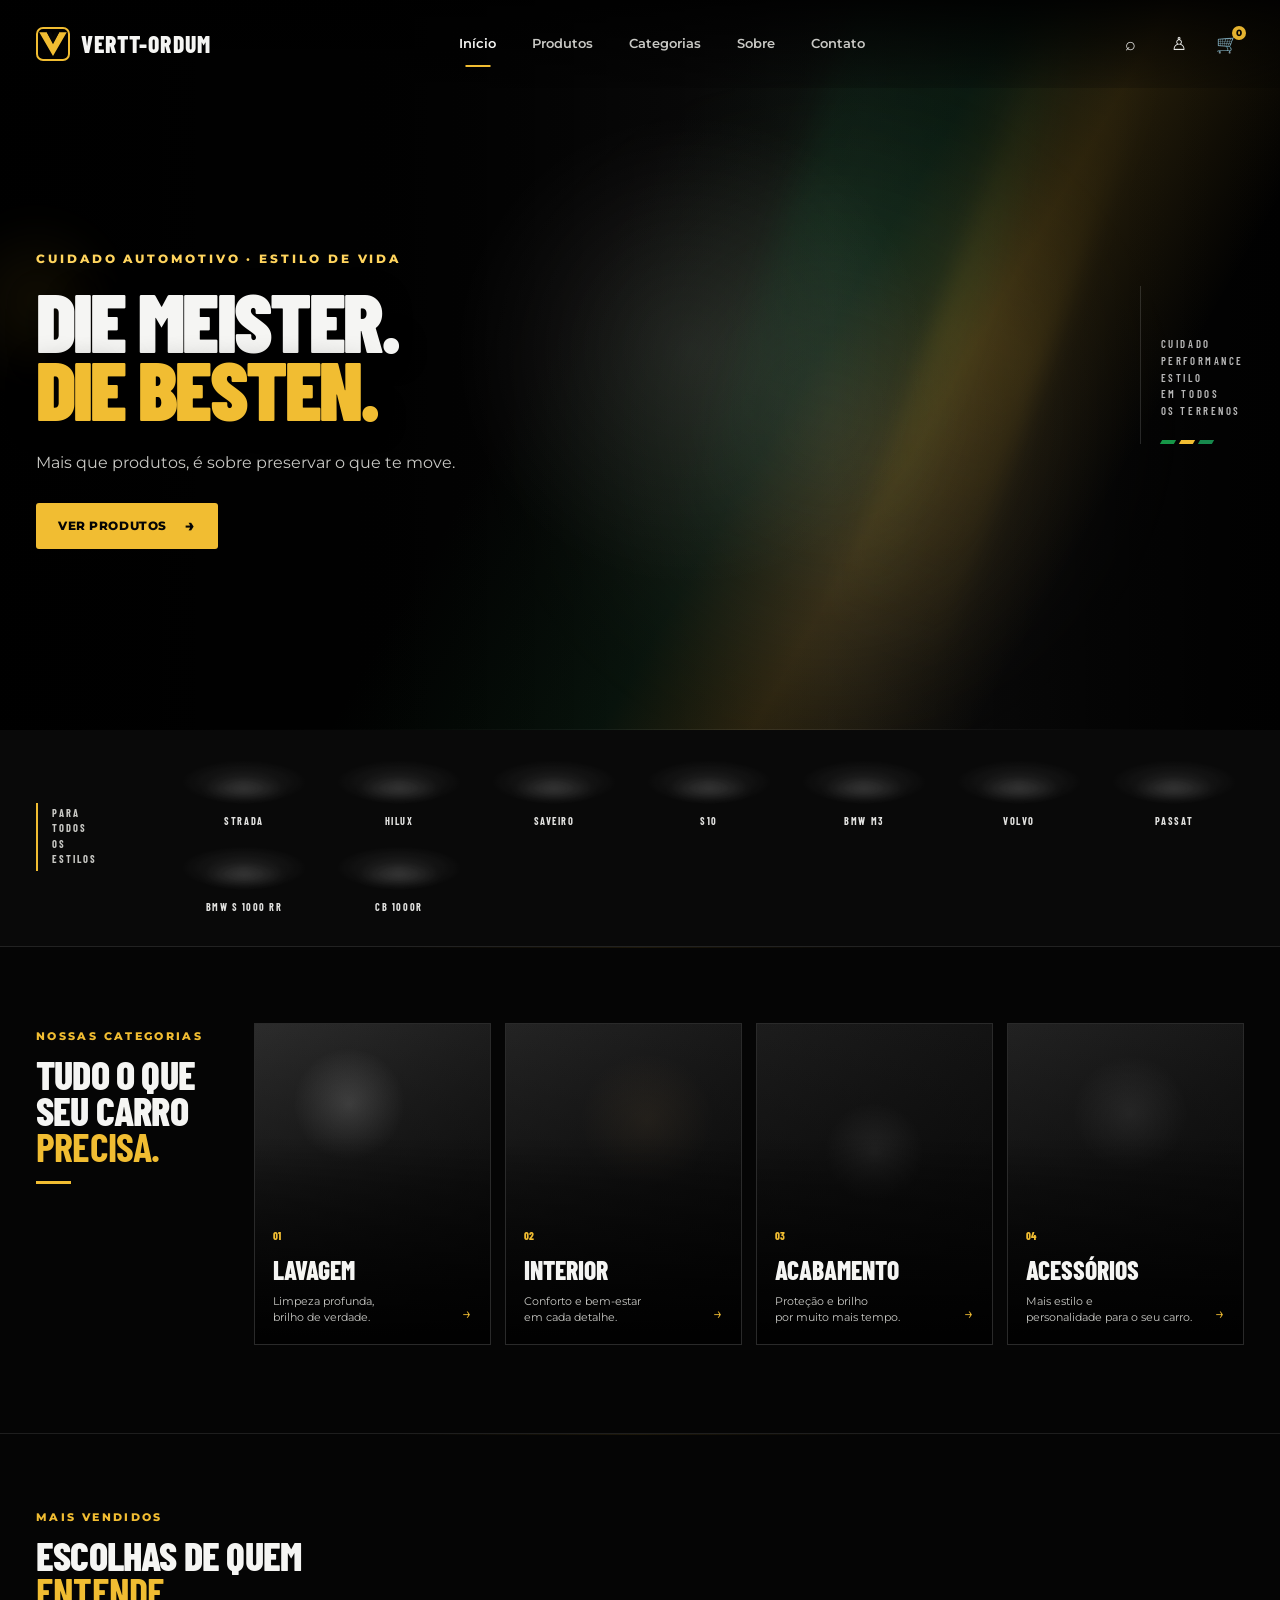
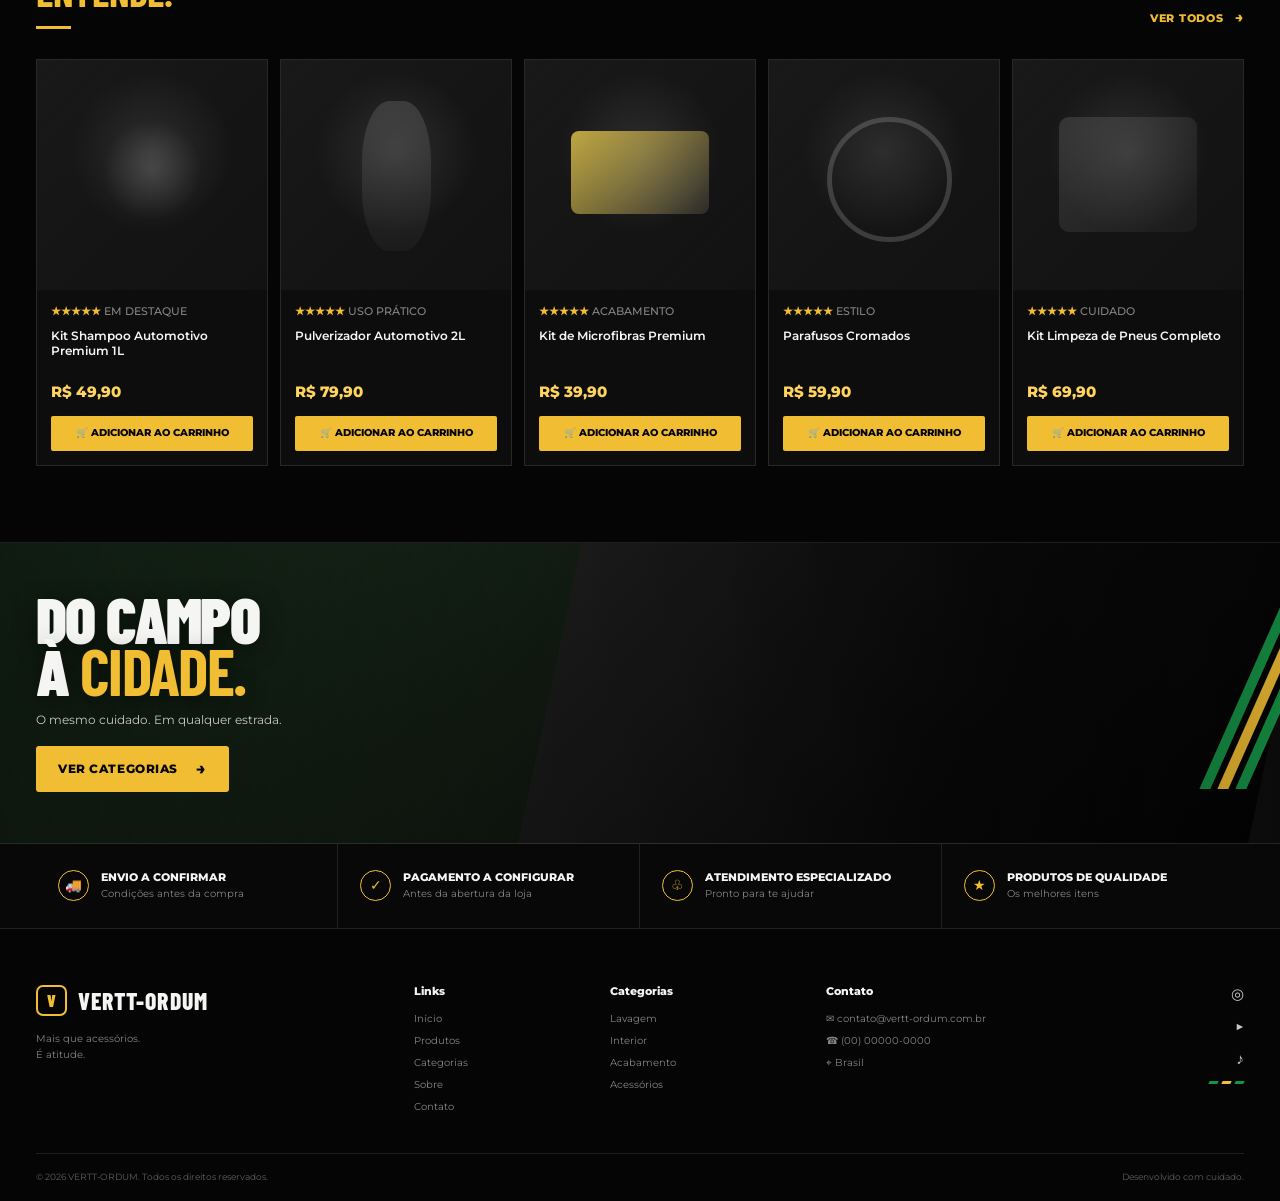
==== index.html @ 81bf885e "Ajustar texto principal da Home à referência visual" ====
<!DOCTYPE html>
<html lang="pt-BR">
<head>
    <meta charset="UTF-8">
    <meta name="viewport" content="width=device-width, initial-scale=1.0">

    <title>VERTT-ORDUM | Cuidado Automotivo</title>

    <meta
        name="description"
        content="VERTT-ORDUM — cuidado automotivo, acessórios e produtos para quem reconhece a diferença nos detalhes."
    >

    <!-- Tipografia -->
    <link rel="preconnect" href="https://fonts.googleapis.com">
    <link rel="preconnect" href="https://fonts.gstatic.com" crossorigin>

    <link
        href="https://fonts.googleapis.com/css2?family=Barlow+Condensed:wght@500;600;700;800;900&family=Montserrat:wght@400;500;600;700;800&display=swap"
        rel="stylesheet"
    >

    <!-- CSS -->
    <link rel="stylesheet" href="css/global.css">
    <link rel="stylesheet" href="css/components.css">
    <link rel="stylesheet" href="css/responsive.css">
</head>

<body>

    <!-- =====================================================
         HEADER
         ===================================================== -->

    <header class="site-header">

        <div class="container header-content">

            <a href="index.html" class="brand" aria-label="VERTT-ORDUM">
                <span class="brand-mark" aria-hidden="true">
                    <svg viewBox="0 0 48 42" role="img" focusable="false">
                        <path d="M2 2h12l10 17L34 2h12L24 40 2 2Z" fill="currentColor"/>
                        <path d="M14 2h7l3 6 3-6h7L24 21 14 2Z" fill="#050505"/>
                    </svg>
                </span>

                <span class="brand-text">
                    VERTT-ORDUM
                </span>
            </a>


            <nav class="main-nav" aria-label="Navegação principal">

                <a href="index.html" class="active">
                    Início
                </a>

                <a href="produtos/index.html">
                    Produtos
                </a>

                <a href="#categorias">
                    Categorias
                </a>

                <a href="paginas/sobre.html">
                    Sobre
                </a>

                <a href="paginas/contato.html">
                    Contato
                </a>

            </nav>


            <div class="header-actions">

                <button
                    type="button"
                    class="header-icon"
                    aria-label="Pesquisar"
                >
                    <span>⌕</span>
                </button>

                <button
                    type="button"
                    class="header-icon"
                    aria-label="Minha conta"
                >
                    <span>♙</span>
                </button>

                <a
                    href="#"
                    class="header-icon cart-icon"
                    aria-label="Carrinho"
                >
                    <span>🛒</span>
                    <small>0</small>
                </a>

            </div>

        </div>

    </header>



    <main>

        <!-- =====================================================
             HERO
             ===================================================== -->

        <section class="hero">

            <div class="hero-background">
                <div class="hero-light"></div>
                <div class="hero-green"></div>
                <div class="hero-yellow"></div>
            </div>


            <div class="container hero-content">

                <div class="hero-copy">

                    <p class="eyebrow">
                        CUIDADO AUTOMOTIVO · ESTILO DE VIDA
                    </p>

                    <h1>
                        DIE MEISTER.<br>
                        <span>DIE BESTEN.</span>
                    </h1>

                    <p class="hero-description">
                        Mais que produtos, é sobre
                        preservar o que te move.
                    </p>

                    <a
                        href="produtos/index.html"
                        class="button button-primary"
                    >
                        VER PRODUTOS
                        <span>→</span>
                    </a>

                </div>


                <div class="hero-side-copy">

                    <p>
                        CUIDADO<br>
                        PERFORMANCE<br>
                        ESTILO<br>
                        EM TODOS<br>
                        OS TERRENOS
                    </p>

                    <div class="hero-bars">
                        <span></span>
                        <span></span>
                        <span></span>
                    </div>

                </div>

            </div>


            <div class="hero-divider"></div>

        </section>



        <!-- =====================================================
             VEÍCULOS
             ===================================================== -->

        <section class="vehicle-strip">

            <div class="container vehicle-layout">

                <div class="vehicle-intro">

                    <span class="vertical-line"></span>

                    <p>
                        PARA<br>
                        TODOS<br>
                        OS<br>
                        ESTILOS
                    </p>

                </div>


                <div class="vehicle-list">

                    <article class="vehicle-card">
                        <div class="vehicle-placeholder strada"></div>
                        <span>STRADA</span>
                    </article>

                    <article class="vehicle-card">
                        <div class="vehicle-placeholder hilux"></div>
                        <span>HILUX</span>
                    </article>

                    <article class="vehicle-card">
                        <div class="vehicle-placeholder saveiro"></div>
                        <span>SAVEIRO</span>
                    </article>

                    <article class="vehicle-card">
                        <div class="vehicle-placeholder s10"></div>
                        <span>S10</span>
                    </article>

                    <article class="vehicle-card">
                        <div class="vehicle-placeholder m3"></div>
                        <span>BMW M3</span>
                    </article>

                    <article class="vehicle-card">
                        <div class="vehicle-placeholder volvo"></div>
                        <span>VOLVO</span>
                    </article>

                    <article class="vehicle-card">
                        <div class="vehicle-placeholder passat"></div>
                        <span>PASSAT</span>
                    </article>

                    <article class="vehicle-card">
                        <div class="vehicle-placeholder s1000rr"></div>
                        <span>BMW S 1000 RR</span>
                    </article>

                    <article class="vehicle-card">
                        <div class="vehicle-placeholder cb1000r"></div>
                        <span>CB 1000R</span>
                    </article>

                </div>

            </div>

        </section>



        <!-- =====================================================
             CATEGORIAS
             ===================================================== -->

        <section class="categories-section" id="categorias">

            <div class="container">

                <div class="categories-layout">

                    <div class="categories-intro">

                        <span class="section-label">
                            NOSSAS CATEGORIAS
                        </span>

                        <h2>
                            TUDO O QUE<br>
                            SEU CARRO<br>
                            <strong>PRECISA.</strong>
                        </h2>

                        <div class="section-line"></div>

                    </div>


                    <div class="categories-grid">

                        <a href="produtos/index.html#lavagem" class="category-card">

                            <div class="category-image wash-image"></div>

                            <div class="category-overlay"></div>

                            <div class="category-content">

                                <span class="category-number">
                                    01
                                </span>

                                <h3>
                                    LAVAGEM
                                </h3>

                                <p>
                                    Limpeza profunda,<br>
                                    brilho de verdade.
                                </p>

                                <span class="category-arrow">
                                    →
                                </span>

                            </div>

                        </a>


                        <a href="produtos/index.html#acabamento" class="category-card">

                            <div class="category-image interior-image"></div>

                            <div class="category-overlay"></div>

                            <div class="category-content">

                                <span class="category-number">
                                    02
                                </span>

                                <h3>
                                    INTERIOR
                                </h3>

                                <p>
                                    Conforto e bem-estar<br>
                                    em cada detalhe.
                                </p>

                                <span class="category-arrow">
                                    →
                                </span>

                            </div>

                        </a>


                        <a href="produtos/index.html#acessorios" class="category-card">

                            <div class="category-image finish-image"></div>

                            <div class="category-overlay"></div>

                            <div class="category-content">

                                <span class="category-number">
                                    03
                                </span>

                                <h3>
                                    ACABAMENTO
                                </h3>

                                <p>
                                    Proteção e brilho<br>
                                    por muito mais tempo.
                                </p>

                                <span class="category-arrow">
                                    →
                                </span>

                            </div>

                        </a>


                        <a href="produtos/index.html#acessorios" class="category-card">

                            <div class="category-image accessories-image"></div>

                            <div class="category-overlay"></div>

                            <div class="category-content">

                                <span class="category-number">
                                    04
                                </span>

                                <h3>
                                    ACESSÓRIOS
                                </h3>

                                <p>
                                    Mais estilo e<br>
                                    personalidade para o seu carro.
                                </p>

                                <span class="category-arrow">
                                    →
                                </span>

                            </div>

                        </a>

                    </div>

                </div>

            </div>

        </section>



        <!-- =====================================================
             PRODUTOS
             ===================================================== -->

        <section class="products-section">

            <div class="container">

                <div class="products-heading">

                    <div>

                        <span class="section-label">
                            MAIS VENDIDOS
                        </span>

                        <h2>
                            ESCOLHAS DE QUEM<br>
                            <strong>ENTENDE.</strong>
                        </h2>

                        <div class="section-line"></div>

                    </div>


                    <a
                        href="produtos/index.html"
                        class="see-all"
                    >
                        VER TODOS
                        <span>→</span>
                    </a>

                </div>


                <div class="products-grid">


                    <!-- PRODUTO 1 -->

                    <article class="product-card">

                        <a class="product-open" href="produtos/shampoo-automotivo.html" aria-label="Ver detalhes do Shampoo Automotivo Premium"><div class="product-image product-1"></div></a>

                        <div class="product-details">

                            <div class="rating">
                                ★★★★★
                                <span>EM DESTAQUE</span>
                            </div>

                            <h3><a class="product-title-link" href="produtos/shampoo-automotivo.html">Kit Shampoo Automotivo Premium 1L</a></h3>

                            <p class="price">
                                R$ 49,90
                            </p>

                            <button
                                type="button"
                                class="add-cart"
                            >
                                🛒 ADICIONAR AO CARRINHO
                            </button>

                        </div>

                    </article>



                    <!-- PRODUTO 2 -->

                    <article class="product-card">

                        <div class="product-image product-2">
                        </div>

                        <div class="product-details">

                            <div class="rating">
                                ★★★★★
                                <span>USO PRÁTICO</span>
                            </div>

                            <h3>
                                Pulverizador Automotivo 2L
                            </h3>

                            <p class="price">
                                R$ 79,90
                            </p>

                            <button
                                type="button"
                                class="add-cart"
                            >
                                🛒 ADICIONAR AO CARRINHO
                            </button>

                        </div>

                    </article>



                    <!-- PRODUTO 3 -->

                    <article class="product-card">

                        <div class="product-image product-3">
                        </div>

                        <div class="product-details">

                            <div class="rating">
                                ★★★★★
                                <span>ACABAMENTO</span>
                            </div>

                            <h3>
                                Kit de Microfibras Premium
                            </h3>

                            <p class="price">
                                R$ 39,90
                            </p>

                            <button
                                type="button"
                                class="add-cart"
                            >
                                🛒 ADICIONAR AO CARRINHO
                            </button>

                        </div>

                    </article>



                    <!-- PRODUTO 4 -->

                    <article class="product-card">

                        <div class="product-image product-4">
                        </div>

                        <div class="product-details">

                            <div class="rating">
                                ★★★★★
                                <span>ESTILO</span>
                            </div>

                            <h3>
                                Parafusos Cromados
                            </h3>

                            <p class="price">
                                R$ 59,90
                            </p>

                            <button
                                type="button"
                                class="add-cart"
                            >
                                🛒 ADICIONAR AO CARRINHO
                            </button>

                        </div>

                    </article>



                    <!-- PRODUTO 5 -->

                    <article class="product-card">

                        <div class="product-image product-5">
                        </div>

                        <div class="product-details">

                            <div class="rating">
                                ★★★★★
                                <span>CUIDADO</span>
                            </div>

                            <h3>
                                Kit Limpeza de Pneus Completo
                            </h3>

                            <p class="price">
                                R$ 69,90
                            </p>

                            <button
                                type="button"
                                class="add-cart"
                            >
                                🛒 ADICIONAR AO CARRINHO
                            </button>

                        </div>

                    </article>

                </div>

            </div>

        </section>



        <!-- =====================================================
             BANNER DO CAMPO À CIDADE
             ===================================================== -->

        <section class="field-city-banner">

            <div class="field-city-background">
                <div class="field-side"></div>
                <div class="city-side"></div>
            </div>


            <div class="container field-city-content">

                <div>

                    <h2>
                        DO CAMPO<br>
                        À <strong>CIDADE.</strong>
                    </h2>

                    <p>
                        O mesmo cuidado. Em qualquer estrada.
                    </p>

                    <a
                        href="#categorias"
                        class="button button-primary"
                    >
                        VER CATEGORIAS
                        <span>→</span>
                    </a>

                </div>

            </div>


            <div class="brazil-accent">

                <span></span>
                <span></span>
                <span></span>

            </div>

        </section>



        <!-- =====================================================
             BENEFÍCIOS
             ===================================================== -->

        <section class="benefits-section">

            <div class="container benefits-grid">


                <article class="benefit-item">

                    <div class="benefit-icon">
                        🚚
                    </div>

                    <div>
                        <strong>ENVIO A CONFIRMAR</strong>
                    <span>Condições antes da compra</span>
                    </div>

                </article>


                <article class="benefit-item">

                    <div class="benefit-icon">
                        ✓
                    </div>

                    <div>
                        <strong>PAGAMENTO A CONFIGURAR</strong>
                    <span>Antes da abertura da loja</span>
                    </div>

                </article>


                <article class="benefit-item">

                    <div class="benefit-icon">
                        ♧
                    </div>

                    <div>
                        <strong>ATENDIMENTO ESPECIALIZADO</strong>
                        <span>Pronto para te ajudar</span>
                    </div>

                </article>


                <article class="benefit-item">

                    <div class="benefit-icon">
                        ★
                    </div>

                    <div>
                        <strong>PRODUTOS DE QUALIDADE</strong>
                        <span>Os melhores itens</span>
                    </div>

                </article>

            </div>

        </section>



        <!-- =====================================================
             FOOTER
             ===================================================== -->

        <footer class="site-footer">

            <div class="container footer-grid">


                <div class="footer-brand">

                    <a href="index.html" class="brand">

                        <span class="brand-mark">
                            V
                        </span>

                        <span class="brand-text">
                            VERTT-ORDUM
                        </span>

                    </a>

                    <p>
                        Mais que acessórios.<br>
                        É atitude.
                    </p>

                </div>


                <div class="footer-column">

                    <h3>
                        Links
                    </h3>

                    <a href="index.html">
                        Início
                    </a>

                    <a href="produtos/index.html">
                        Produtos
                    </a>

                    <a href="#categorias">
                        Categorias
                    </a>

                    <a href="paginas/sobre.html">
                        Sobre
                    </a>

                    <a href="paginas/contato.html">
                        Contato
                    </a>

                </div>


                <div class="footer-column">

                    <h3>
                        Categorias
                    </h3>

                    <a href="#">
                        Lavagem
                    </a>

                    <a href="#">
                        Interior
                    </a>

                    <a href="#">
                        Acabamento
                    </a>

                    <a href="#">
                        Acessórios
                    </a>

                </div>


                <div class="footer-column contact-column">

                    <h3>
                        Contato
                    </h3>

                    <a href="#">
                        ✉ contato@vertt-ordum.com.br
                    </a>

                    <a href="#">
                        ☎ (00) 00000-0000
                    </a>

                    <a href="#">
                        ⌖ Brasil
                    </a>

                </div>


                <div class="footer-social">

                    <a href="#" aria-label="Instagram">
                        ◎
                    </a>

                    <a href="#" aria-label="YouTube">
                        ▶
                    </a>

                    <a href="#" aria-label="TikTok">
                        ♪
                    </a>

                    <div class="social-accent">
                        <span></span>
                        <span></span>
                        <span></span>
                    </div>

                </div>

            </div>


            <div class="container footer-bottom">

                <p>
                    © 2026 VERTT-ORDUM. Todos os direitos reservados.
                </p>

                <p>
                    Desenvolvido com cuidado.
                </p>

            </div>

        </footer>

    </main>


    <!-- JavaScript -->
    <script src="js/config.js"></script>
    <script src="js/catalogo.js"></script>
    <script src="js/produto.js"></script>
    <script src="js/carrinho.js"></script>

</body>
</html>
---- css/global.css ----
/* =========================================================
   VERTT-ORDUM
   GLOBAL STYLES
   ========================================================= */

:root {
    --black: #050505;
    --black-soft: #0a0a0a;
    --black-card: #101010;

    --white: #f5f5f3;
    --white-soft: #c8c8c4;
    --white-muted: #858582;

    --gold: #f1bd32;
    --gold-light: #ffd45d;

    --green: #146b3a;

    --border: rgba(255, 255, 255, 0.10);
    --border-strong: rgba(255, 255, 255, 0.18);

    --container: 1380px;

    --radius: 8px;
    --transition: 0.28s ease;
}


/* =========================================================
   RESET
   ========================================================= */

* {
    margin: 0;
    padding: 0;
    box-sizing: border-box;
}

html {
    scroll-behavior: smooth;
}

body {
    min-height: 100vh;

    background: var(--black);

    color: var(--white);

    font-family: "Montserrat", Arial, Helvetica, sans-serif;

    line-height: 1.5;

    overflow-x: hidden;
}

img {
    display: block;
    max-width: 100%;
}

a {
    color: inherit;
    text-decoration: none;
}

button,
input,
textarea,
select {
    font: inherit;
}

button {
    border: 0;
    cursor: pointer;
}

.container {
    width: min(
        calc(100% - 72px),
        var(--container)
    );

    margin-inline: auto;
}


/* =========================================================
   HEADER
   ========================================================= */

.site-header {
    position: absolute;

    top: 0;
    left: 0;
    right: 0;

    z-index: 100;

    background:
        linear-gradient(
            180deg,
            rgba(0, 0, 0, 0.88),
            rgba(0, 0, 0, 0.20)
        );
}

.header-content {
    min-height: 88px;

    display: flex;
    align-items: center;
    justify-content: space-between;

    gap: 40px;
}


/* =========================================================
   BRAND
   ========================================================= */

.brand {
    display: inline-flex;
    align-items: center;

    gap: 11px;

    flex-shrink: 0;
}

.brand-mark {
    width: 34px;
    height: 34px;

    display: grid;
    place-items: center;

    border: 2px solid var(--gold);

    border-radius: 7px;

    color: var(--gold);

    font-family: "Barlow Condensed", sans-serif;

    font-size: 1.05rem;
    font-weight: 900;

    line-height: 1;
}

.brand-text {
    color: var(--white);

    font-family: "Barlow Condensed", sans-serif;

    font-size: 1.48rem;
    font-weight: 800;

    letter-spacing: 0.045em;

    white-space: nowrap;
}


/* =========================================================
   NAVIGATION
   ========================================================= */

.main-nav {
    display: flex;
    align-items: center;

    gap: 36px;
}

.main-nav a {
    position: relative;

    color: var(--white-soft);

    font-size: 0.83rem;
    font-weight: 600;

    transition: color var(--transition);
}

.main-nav a::after {
    content: "";

    position: absolute;

    left: 50%;
    bottom: -13px;

    width: 0;
    height: 2px;

    transform: translateX(-50%);

    background: var(--gold);

    transition: width var(--transition);
}

.main-nav a:hover,
.main-nav a.active {
    color: var(--white);
}

.main-nav a:hover::after,
.main-nav a.active::after {
    width: 25px;
}


/* =========================================================
   HEADER ACTIONS
   ========================================================= */

.header-actions {
    display: flex;
    align-items: center;

    gap: 14px;
}

.header-icon {
    position: relative;

    width: 34px;
    height: 34px;

    display: grid;
    place-items: center;

    background: transparent;

    color: var(--white);

    font-size: 1.1rem;

    opacity: 0.95;

    transition:
        color var(--transition),
        transform var(--transition);
}

.header-icon:hover {
    color: var(--gold-light);

    transform: translateY(-1px);
}

.cart-icon small {
    position: absolute;

    top: -1px;
    right: -2px;

    min-width: 14px;
    height: 14px;

    display: grid;
    place-items: center;

    border-radius: 50%;

    background: var(--gold);

    color: var(--black);

    font-size: 0.56rem;
    font-weight: 800;
}


/* =========================================================
   HERO
   ========================================================= */

.hero {
    position: relative;

    min-height: 730px;

    overflow: hidden;

    background:
        linear-gradient(
            90deg,
            #070707 0%,
            #090909 36%,
            #111111 68%,
            #050505 100%
        );
}

.hero-background {
    position: absolute;

    inset: 0;

    overflow: hidden;
}

.hero-background::before {
    content: "";

    position: absolute;

    inset: 0;

    background:
        linear-gradient(
            90deg,
            rgba(0, 0, 0, 0.98) 0%,
            rgba(0, 0, 0, 0.88) 30%,
            rgba(0, 0, 0, 0.20) 65%,
            rgba(0, 0, 0, 0.82) 100%
        );

    z-index: 3;
}

.hero-background::after {
    content: "";

    position: absolute;

    inset: 0;

    background:
        radial-gradient(
            circle at 54% 48%,
            rgba(255, 255, 255, 0.08),
            transparent 30%
        ),
        linear-gradient(
            120deg,
            transparent 44%,
            rgba(19, 86, 43, 0.16) 60%,
            rgba(241, 189, 50, 0.14) 69%,
            transparent 82%
        );

    z-index: 4;
}

.hero-light {
    position: absolute;

    width: 800px;
    height: 600px;

    right: 4%;
    top: 16%;

    background:
        radial-gradient(
            circle,
            rgba(210, 190, 150, 0.18),
            transparent 65%
        );

    filter: blur(30px);
}

.hero-green {
    position: absolute;

    width: 220px;
    height: 700px;

    right: 22%;
    top: -100px;

    transform: rotate(18deg);

    background:
        linear-gradient(
            180deg,
            transparent,
            rgba(17, 103, 58, 0.20),
            transparent
        );

    filter: blur(14px);
}

.hero-yellow {
    position: absolute;

    width: 120px;
    height: 650px;

    right: 18%;
    top: 20px;

    transform: rotate(20deg);

    background:
        linear-gradient(
            180deg,
            transparent,
            rgba(241, 189, 50, 0.18),
            transparent
        );

    filter: blur(10px);
}

.hero-content {
    position: relative;

    z-index: 5;

    min-height: 730px;

    display: flex;
    align-items: center;
    justify-content: space-between;
}

.hero-copy {
    max-width: 690px;

    padding-top: 70px;
}

.eyebrow {
    margin-bottom: 18px;

    color: var(--gold-light);

    font-size: 0.73rem;
    font-weight: 800;

    letter-spacing: 0.25em;

    text-transform: uppercase;
}

.hero h1 {
    font-family: "Barlow Condensed", sans-serif;

    font-size: clamp(4.1rem, 6.5vw, 6.2rem);

    font-weight: 900;

    line-height: 0.82;

    letter-spacing: -0.035em;

    text-transform: uppercase;
}

.hero h1 span {
    color: var(--gold);
}

.hero-description {
    max-width: 460px;

    margin-top: 28px;

    color: var(--white-soft);

    font-size: 0.97rem;

    line-height: 1.6;
}

.hero-description + .button {
    margin-top: 28px;
}

.hero-side-copy {
    align-self: center;

    display: flex;
    flex-direction: column;
    align-items: flex-start;

    gap: 20px;

    padding-top: 50px;
}

.hero-side-copy p {
    color: rgba(255, 255, 255, 0.72);

    font-family: "Barlow Condensed", sans-serif;

    font-size: 0.67rem;
    font-weight: 600;

    letter-spacing: 0.24em;

    line-height: 1.55;
}

.hero-bars {
    display: flex;

    align-items: center;

    gap: 5px;
}

.hero-bars span {
    display: block;

    width: 14px;
    height: 4px;

    transform: skewX(-30deg);
}

.hero-bars span:nth-child(1) {
    background: #169647;
}

.hero-bars span:nth-child(2) {
    background: var(--gold);
}

.hero-bars span:nth-child(3) {
    background: #17894d;
}

.hero-divider {
    position: absolute;

    left: 0;
    right: 0;
    bottom: 0;

    height: 1px;

    background:
        linear-gradient(
            90deg,
            transparent,
            rgba(255,255,255,0.14),
            transparent
        );
}


/* =========================================================
   BUTTONS
   ========================================================= */

.button {
    display: inline-flex;
    align-items: center;
    justify-content: center;

    gap: 18px;

    min-height: 46px;

    padding: 0 22px;

    border-radius: 3px;

    font-size: 0.72rem;
    font-weight: 800;

    letter-spacing: 0.05em;

    transition:
        background var(--transition),
        color var(--transition),
        transform var(--transition);
}

.button span {
    font-size: 1rem;
}

.button-primary {
    background: var(--gold);

    color: var(--black);
}

.button-primary:hover {
    background: var(--gold-light);

    transform: translateY(-2px);
}


/* =========================================================
   VEHICLE STRIP
   ========================================================= */

.vehicle-strip {
    padding: 28px 0 30px;

    border-bottom: 1px solid var(--border);

    background: #090909;
}

.vehicle-layout {
    display: grid;

    grid-template-columns: 110px 1fr;

    align-items: center;

    gap: 28px;
}

.vehicle-intro {
    display: flex;
    align-items: center;

    gap: 14px;
}

.vertical-line {
    width: 2px;
    height: 68px;

    background: var(--gold);
}

.vehicle-intro p {
    color: var(--white-soft);

    font-family: "Barlow Condensed", sans-serif;

    font-size: 0.65rem;
    font-weight: 700;

    letter-spacing: 0.19em;

    line-height: 1.5;
}

.vehicle-list {
    display: grid;

    grid-template-columns: repeat(7, minmax(80px, 1fr));

    gap: 15px;
}

.vehicle-card {
    text-align: center;
}

.vehicle-card > span {
    display: block;

    margin-top: 8px;

    color: var(--white);

    font-family: "Barlow Condensed", sans-serif;

    font-size: 0.64rem;
    font-weight: 700;

    letter-spacing: 0.15em;
}

.vehicle-placeholder {
    height: 48px;

    border-radius: 50%;

    background:
        radial-gradient(
            ellipse at center,
            rgba(255,255,255,0.12),
            transparent 67%
        );

    opacity: 0.85;
}


/* =========================================================
   CATEGORY + PRODUCT COMMON
   ========================================================= */

.section-label {
    display: inline-block;

    margin-bottom: 11px;

    color: var(--gold);

    font-size: 0.67rem;
    font-weight: 800;

    letter-spacing: 0.22em;
}

.section-line {
    width: 35px;
    height: 3px;

    margin-top: 17px;

    background: var(--gold);
}


/* =========================================================
   CATEGORIES
   ========================================================= */

.categories-section {
    padding: 76px 0 88px;

    border-bottom: 1px solid var(--border);
}

.categories-layout {
    display: grid;

    grid-template-columns: 190px 1fr;

    gap: 28px;

    align-items: stretch;
}

.categories-intro h2,
.products-heading h2 {
    font-family: "Barlow Condensed", sans-serif;

    font-size: 2.5rem;

    font-weight: 800;

    line-height: 0.9;

    letter-spacing: -0.02em;
}

.categories-intro h2 strong,
.products-heading h2 strong {
    color: var(--gold);
}

.categories-grid {
    display: grid;

    grid-template-columns: repeat(4, 1fr);

    gap: 14px;
}

.category-card {
    position: relative;

    min-height: 322px;

    overflow: hidden;

    border: 1px solid rgba(255,255,255,0.12);

    background: #0c0c0c;
}

.category-card:hover {
    border-color: rgba(241,189,50,0.50);
}

.category-image {
    position: absolute;

    inset: 0;

    transition: transform 0.65s ease;
}

.category-card:hover .category-image {
    transform: scale(1.04);
}

.wash-image {
    background:
        linear-gradient(
            180deg,
            rgba(10,10,10,0.10),
            rgba(10,10,10,0.85)
        ),
        radial-gradient(
            circle at 40% 25%,
            rgba(220,220,220,0.25),
            transparent 20%
        ),
        linear-gradient(
            135deg,
            #303030,
            #090909
        );
}

.interior-image {
    background:
        linear-gradient(
            180deg,
            rgba(10,10,10,0.08),
            rgba(10,10,10,0.90)
        ),
        radial-gradient(
            circle at 60% 30%,
            rgba(150,120,80,0.17),
            transparent 25%
        ),
        linear-gradient(
            135deg,
            #262626,
            #090909
        );
}

.finish-image {
    background:
        linear-gradient(
            180deg,
            rgba(10,10,10,0.08),
            rgba(10,10,10,0.92)
        ),
        radial-gradient(
            circle at 50% 40%,
            rgba(255,255,255,0.12),
            transparent 22%
        ),
        linear-gradient(
            135deg,
            #1e1e1e,
            #070707
        );
}

.accessories-image {
    background:
        linear-gradient(
            180deg,
            rgba(10,10,10,0.08),
            rgba(10,10,10,0.92)
        ),
        radial-gradient(
            circle at 52% 28%,
            rgba(220,220,220,0.12),
            transparent 22%
        ),
        linear-gradient(
            135deg,
            #242424,
            #080808
        );
}

.category-overlay {
    position: absolute;

    inset: 0;

    background:
        linear-gradient(
            180deg,
            transparent 35%,
            rgba(0,0,0,0.30) 50%,
            rgba(0,0,0,0.95) 100%
        );
}

.category-content {
    position: absolute;

    left: 18px;
    right: 18px;
    bottom: 18px;

    z-index: 5;
}

.category-number {
    display: block;

    margin-bottom: 7px;

    color: var(--gold);

    font-size: 0.67rem;
    font-weight: 800;
}

.category-content h3 {
    font-family: "Barlow Condensed", sans-serif;

    font-size: 1.6rem;
    font-weight: 800;
}

.category-content p {
    margin-top: 5px;

    color: var(--white-soft);

    font-size: 0.68rem;

    line-height: 1.45;
}

.category-arrow {
    position: absolute;

    right: 0;
    bottom: 0;

    color: var(--gold);

    font-size: 1rem;
}


/* =========================================================
   PRODUCTS
   ========================================================= */

.products-section {
    padding: 70px 0 76px;

    border-bottom: 1px solid var(--border);
}

.products-heading {
    display: flex;
    align-items: flex-end;
    justify-content: space-between;

    gap: 30px;

    margin-bottom: 30px;
}

.see-all {
    color: var(--gold);

    font-size: 0.66rem;
    font-weight: 800;

    letter-spacing: 0.07em;
}

.see-all span {
    margin-left: 8px;

    font-size: 0.9rem;
}

.products-grid {
    display: grid;

    grid-template-columns: repeat(5, 1fr);

    gap: 12px;
}

.product-card {
    overflow: hidden;

    border: 1px solid rgba(255,255,255,0.11);

    background: #0d0d0d;
}

.product-image {
    aspect-ratio: 1 / 1;

    background:
        radial-gradient(
            circle at 50% 40%,
            rgba(255,255,255,0.10),
            transparent 45%
        ),
        linear-gradient(
            135deg,
            #191919,
            #080808
        );
}

.product-1,
.product-2,
.product-3,
.product-4,
.product-5 {
    position: relative;
}

.product-1::after,
.product-2::after,
.product-3::after,
.product-4::after,
.product-5::after {
    content: "";

    position: absolute;

    inset: 20%;

    border-radius: 50%;

    background:
        radial-gradient(
            circle,
            rgba(255,255,255,0.14),
            transparent 58%
        );
}

.product-details {
    padding: 14px;
}

.rating {
    color: var(--gold);

    font-size: 0.67rem;
    font-weight: 800;
}

.rating span {
    color: var(--white-muted);

    font-weight: 500;
}

.product-details h3 {
    min-height: 42px;

    margin-top: 9px;

    color: var(--white);

    font-size: 0.72rem;
    font-weight: 600;

    line-height: 1.35;
}

.price {
    margin-top: 10px;

    color: var(--gold-light);

    font-size: 0.95rem;
    font-weight: 800;
}

.add-cart {
    width: 100%;

    min-height: 35px;

    margin-top: 12px;

    border: 1px solid rgba(241,189,50,0.55);

    border-radius: 2px;

    background: var(--gold);

    color: var(--black);

    font-size: 0.60rem;
    font-weight: 800;

    transition:
        background var(--transition),
        transform var(--transition);
}

.add-cart:hover {
    background: var(--gold-light);

    transform: translateY(-1px);
}


/* =========================================================
   FIELD / CITY
   ========================================================= */

.field-city-banner {
    position: relative;

    min-height: 300px;

    overflow: hidden;

    border-bottom: 1px solid var(--border);

    background:
        linear-gradient(
            90deg,
            #0c160d,
            #161616 50%,
            #0b0b0b
        );
}

.field-city-background {
    position: absolute;

    inset: 0;
}

.field-side,
.city-side {
    position: absolute;

    inset: 0;
}

.field-side {
    width: 54%;

    background:
        linear-gradient(
            90deg,
            rgba(7,12,8,0.72),
            rgba(9,9,9,0.22)
        ),
        linear-gradient(
            135deg,
            #244325,
            #0b0d0b
        );
}

.city-side {
    left: 43%;

    width: 57%;

    transform: skewX(-12deg);

    transform-origin: left center;

    background:
        linear-gradient(
            90deg,
            rgba(0,0,0,0.20),
            rgba(0,0,0,0.72)
        ),
        linear-gradient(
            135deg,
            #202020,
            #080808
        );
}

.field-city-content {
    position: relative;

    z-index: 4;

    min-height: 300px;

    display: flex;

    align-items: center;
}

.field-city-content h2 {
    font-family: "Barlow Condensed", sans-serif;

    font-size: clamp(2.9rem, 5vw, 5rem);

    font-weight: 900;

    line-height: 0.82;

    letter-spacing: -0.025em;
}

.field-city-content h2 strong {
    color: var(--gold);
}

.field-city-content p {
    margin-top: 13px;

    color: var(--white-soft);

    font-size: 0.77rem;
}

.field-city-content .button {
    margin-top: 17px;
}

.brazil-accent {
    position: absolute;

    right: -15px;
    top: 0;
    bottom: 0;

    width: 68px;

    transform: skewX(-15deg);

    opacity: 0.85;
}

.brazil-accent span {
    position: absolute;

    top: 18%;

    width: 11px;
    height: 64%;

    transform: skewX(-10deg);
}

.brazil-accent span:nth-child(1) {
    right: 42px;
    background: #159446;
}

.brazil-accent span:nth-child(2) {
    right: 24px;
    background: var(--gold);
}

.brazil-accent span:nth-child(3) {
    right: 6px;
    background: #159446;
}


/* =========================================================
   BENEFITS
   ========================================================= */

.benefits-section {
    border-bottom: 1px solid var(--border);

    background: #080808;
}

.benefits-grid {
    display: grid;

    grid-template-columns: repeat(4, 1fr);
}

.benefit-item {
    min-height: 84px;

    display: flex;
    align-items: center;

    gap: 12px;

    padding: 0 22px;

    border-right: 1px solid var(--border);
}

.benefit-item:last-child {
    border-right: 0;
}

.benefit-icon {
    width: 31px;
    height: 31px;

    display: grid;
    place-items: center;

    border: 1px solid var(--gold);

    border-radius: 50%;

    color: var(--gold);

    font-size: 0.85rem;
}

.benefit-item strong {
    display: block;

    color: var(--white);

    font-size: 0.66rem;
    font-weight: 800;
}

.benefit-item span {
    display: block;

    margin-top: 2px;

    color: var(--white-muted);

    font-size: 0.60rem;
}


/* =========================================================
   FOOTER
   ========================================================= */

.site-footer {
    padding: 54px 0 18px;

    background: #050505;
}

.footer-grid {
    display: grid;

    grid-template-columns: 1.7fr 0.8fr 0.9fr 1.4fr 0.5fr;

    gap: 35px;

    padding-bottom: 38px;

    border-bottom: 1px solid var(--border);
}

.footer-brand p {
    margin-top: 13px;

    color: var(--white-muted);

    font-size: 0.65rem;
}

.footer-column h3 {
    margin-bottom: 12px;

    color: var(--white);

    font-size: 0.68rem;
    font-weight: 800;
}

.footer-column a {
    display: block;

    margin-top: 7px;

    color: var(--white-muted);

    font-size: 0.63rem;

    transition: color var(--transition);
}

.footer-column a:hover {
    color: var(--gold-light);
}

.footer-social {
    display: flex;
    flex-direction: column;

    align-items: flex-end;

    gap: 10px;
}

.footer-social > a {
    color: var(--white-soft);

    font-size: 0.95rem;
}

.social-accent {
    display: flex;

    gap: 4px;
}

.social-accent span {
    width: 9px;
    height: 3px;

    transform: skewX(-25deg);
}

.social-accent span:nth-child(1) {
    background: #159446;
}

.social-accent span:nth-child(2) {
    background: var(--gold);
}

.social-accent span:nth-child(3) {
    background: #159446;
}

.footer-bottom {
    display: flex;
    justify-content: space-between;

    gap: 20px;

    padding-top: 16px;
}

.footer-bottom p {
    color: #5e5e5e;

    font-size: 0.56rem;
}


/* =========================================================
   SELEÇÃO DE TEXTO
   ========================================================= */

::selection {
    background: var(--gold);
    color: var(--black);
}
---- css/components.css ----
/* =========================================================
   VERTT-ORDUM
   COMPONENTS
   ========================================================= */


/* =========================================================
   HEADER
   ========================================================= */

.site-header .brand {
    transition: opacity var(--transition);
}

.site-header .brand:hover {
    opacity: 0.88;
}


/* =========================================================
   HERO
   ========================================================= */

.hero-copy {
    position: relative;
}

.hero-copy::after {
    content: "";

    position: absolute;

    left: -90px;
    top: 30px;

    width: 180px;
    height: 180px;

    border-radius: 50%;

    background:
        radial-gradient(
            circle,
            rgba(241, 189, 50, 0.08),
            transparent 70%
        );

    filter: blur(15px);

    pointer-events: none;

    z-index: -1;
}

.hero h1 {
    text-shadow:
        0 4px 30px rgba(0, 0, 0, 0.45);
}

.hero-side-copy {
    border-left: 1px solid rgba(255, 255, 255, 0.14);

    padding-left: 20px;
}


/* =========================================================
   VEHICLE STRIP
   ========================================================= */

.vehicle-list {
    overflow: hidden;
}

.vehicle-card {
    min-width: 0;

    opacity: 0.92;

    transition:
        opacity var(--transition),
        transform var(--transition);
}

.vehicle-card:hover {
    opacity: 1;

    transform: translateY(-2px);
}

.vehicle-placeholder {
    position: relative;

    overflow: hidden;
}

.vehicle-placeholder::before {
    content: "";

    position: absolute;

    left: 18%;
    right: 18%;
    bottom: 6px;

    height: 20px;

    border-radius: 50%;

    background:
        radial-gradient(
            ellipse,
            rgba(255,255,255,0.22),
            transparent 68%
        );

    filter: blur(5px);
}

/*
   No início os veículos são placeholders.
   Quando colocarmos as imagens reais,
   elas entrarão aqui sem precisar alterar
   a estrutura da página.
*/

.vehicle-placeholder.s1000rr,
.vehicle-placeholder.cb1000r {
    background:
        radial-gradient(
            ellipse at center,
            rgba(255,255,255,0.13),
            transparent 67%
        );
}


/* =========================================================
   CATEGORIAS
   ========================================================= */

.category-card {
    transition:
        border-color var(--transition),
        transform var(--transition);
}

.category-card:hover {
    transform: translateY(-3px);
}

.category-number {
    font-family: "Barlow Condensed", sans-serif;
}

.category-arrow {
    transition:
        transform var(--transition),
        color var(--transition);
}

.category-card:hover .category-arrow {
    color: var(--gold-light);

    transform: translateX(4px);
}


/* =========================================================
   PRODUTOS
   ========================================================= */

.product-card {
    transition:
        transform var(--transition),
        border-color var(--transition);
}

.product-card:hover {
    transform: translateY(-4px);

    border-color: rgba(241, 189, 50, 0.40);
}

.product-image {
    position: relative;

    overflow: hidden;
}

.product-image::before {
    content: "";

    position: absolute;

    inset: 0;

    background:
        linear-gradient(
            135deg,
            transparent,
            rgba(255,255,255,0.04)
        );

    pointer-events: none;
}

.product-1::after {
    width: 48%;
    height: 48%;

    top: 24%;
    left: 26%;

    background:
        radial-gradient(
            circle at center,
            rgba(255,255,255,0.14),
            transparent 64%
        );
}

.product-2::after {
    width: 30%;
    height: 65%;

    top: 18%;
    left: 35%;

    border-radius: 40%;

    background:
        linear-gradient(
            180deg,
            rgba(255,255,255,0.13),
            rgba(255,255,255,0.03)
        );
}

.product-3::after {
    width: 60%;
    height: 36%;

    top: 31%;
    left: 20%;

    border-radius: 8px;

    background:
        linear-gradient(
            135deg,
            rgba(255, 221, 80, 0.72),
            rgba(255,255,255,0.10)
        );
}

.product-4::after {
    width: 50%;
    height: 50%;

    top: 25%;
    left: 25%;

    border-radius: 50%;

    border: 5px solid rgba(220,220,220,0.20);

    background: transparent;
}

.product-5::after {
    width: 60%;
    height: 50%;

    top: 25%;
    left: 20%;

    border-radius: 10px;

    background:
        linear-gradient(
            135deg,
            rgba(255,255,255,0.12),
            rgba(255,255,255,0.03)
        );
}


/* =========================================================
   BOTÃO DE CARRINHO
   ========================================================= */

.add-cart {
    position: relative;
    overflow: hidden;
}

.add-cart::after {
    content: "";

    position: absolute;

    top: 0;
    left: -80%;

    width: 60%;
    height: 100%;

    transform: skewX(-25deg);

    background:
        rgba(255,255,255,0.20);

    transition: left 0.45s ease;
}

.add-cart:hover::after {
    left: 125%;
}


/* =========================================================
   CAMPO → CIDADE
   ========================================================= */

.field-city-banner::after {
    content: "";

    position: absolute;

    inset: 0;

    background:
        linear-gradient(
            90deg,
            transparent 55%,
            rgba(0,0,0,0.26),
            transparent
        );

    pointer-events: none;
}

.field-city-content {
    position: relative;
    z-index: 5;
}

.field-city-content h2 {
    text-shadow:
        0 4px 25px rgba(0,0,0,0.45);
}


/* =========================================================
   BENEFÍCIOS
   ========================================================= */

.benefit-item {
    transition:
        background var(--transition);
}

.benefit-item:hover {
    background: rgba(255,255,255,0.018);
}

.benefit-icon {
    flex-shrink: 0;
}


/* =========================================================
   FOOTER
   ========================================================= */

.footer-brand .brand-mark {
    width: 31px;
    height: 31px;
}

.footer-social a {
    transition:
        color var(--transition),
        transform var(--transition);
}

.footer-social a:hover {
    color: var(--gold-light);

    transform: translateY(-2px);
}


/* =========================================================
   ACABAMENTO
   ========================================================= */

.categories-section,
.products-section,
.vehicle-strip,
.benefits-section {
    position: relative;
}

.categories-section::before,
.products-section::before {
    content: "";

    position: absolute;

    top: 0;
    left: 50%;

    width: 500px;
    height: 1px;

    transform: translateX(-50%);

    background:
        linear-gradient(
            90deg,
            transparent,
            rgba(241,189,50,0.10),
            transparent
        );
}

/* =========================================================
   CARRINHO LATERAL
   ========================================================= */

.cart-overlay[hidden] {
    display: none !important;
}

.cart-overlay {
    position: fixed;
    inset: 0;
    z-index: 1000;
}

.cart-backdrop {
    position: absolute;
    inset: 0;
    width: 100%;
    height: 100%;
    border: 0;
    background: rgba(0, 0, 0, 0.72);
    cursor: pointer;
    backdrop-filter: blur(3px);
}

.cart-drawer {
    position: absolute;
    top: 0;
    right: 0;
    display: flex;
    flex-direction: column;
    width: min(480px, 100%);
    height: 100%;
    padding: 28px;
    overflow: auto;
    color: var(--white);
    background: #0b0b0b;
    border-left: 1px solid rgba(241, 189, 50, 0.28);
    box-shadow: -18px 0 60px rgba(0, 0, 0, 0.4);
    animation: cart-drawer-enter 0.22s ease-out;
}

@keyframes cart-drawer-enter {
    from { transform: translateX(28px); opacity: 0.7; }
    to { transform: translateX(0); opacity: 1; }
}

.cart-drawer-heading {
    display: flex;
    align-items: flex-start;
    justify-content: space-between;
    gap: 18px;
    padding-bottom: 22px;
    border-bottom: 1px solid var(--border);
}

.cart-drawer-heading h2 {
    margin-top: 5px;
    font-family: "Barlow Condensed", sans-serif;
    font-size: 2.3rem;
    line-height: 1;
    letter-spacing: 0.04em;
}

.cart-close {
    width: 40px;
    height: 40px;
    color: var(--white);
    background: #171717;
    border: 1px solid var(--border-strong);
    border-radius: 50%;
    font-size: 1.6rem;
    cursor: pointer;
}

.cart-items {
    flex: 1;
    padding: 10px 0;
}

.cart-empty {
    display: grid;
    min-height: 250px;
    align-content: center;
    justify-items: center;
    gap: 12px;
    text-align: center;
}

.cart-empty > span {
    font-size: 2.2rem;
}

.cart-empty h3 {
    font-size: 1.05rem;
}

.cart-empty p,
.cart-note {
    color: var(--white-muted);
    font-size: 0.8rem;
    line-height: 1.65;
}

.cart-item {
    display: flex;
    justify-content: space-between;
    gap: 18px;
    padding: 20px 0;
    border-bottom: 1px solid var(--border);
}

.cart-item-copy {
    min-width: 0;
}

.cart-item h3 {
    margin-bottom: 7px;
    font-size: 0.92rem;
    line-height: 1.45;
}

.cart-item p {
    color: var(--gold-light);
    font-size: 0.88rem;
}

.cart-item-side {
    display: flex;
    flex-shrink: 0;
    flex-direction: column;
    align-items: flex-end;
    gap: 12px;
}

.cart-item-side strong {
    font-size: 0.9rem;
}

.cart-quantity {
    display: inline-flex;
    align-items: center;
    gap: 13px;
    margin-top: 12px;
    padding: 4px 7px;
    border: 1px solid var(--border-strong);
    border-radius: 4px;
}

.cart-quantity button {
    width: 24px;
    height: 24px;
    color: var(--white);
    background: transparent;
    border: 0;
    font-size: 1.1rem;
    cursor: pointer;
}

.cart-quantity span {
    min-width: 12px;
    text-align: center;
    font-size: 0.85rem;
}

.cart-remove {
    padding: 0;
    color: var(--white-muted);
    background: transparent;
    border: 0;
    font-size: 0.75rem;
    text-decoration: underline;
    cursor: pointer;
}

.cart-remove:hover {
    color: var(--gold-light);
}

.cart-drawer-footer {
    display: grid;
    gap: 15px;
    padding-top: 20px;
    border-top: 1px solid var(--border);
}

.cart-total-row {
    display: flex;
    justify-content: space-between;
    gap: 16px;
    font-size: 0.95rem;
}

.cart-total-row strong {
    color: var(--gold-light);
    font-size: 1.15rem;
}

.cart-checkout,
.cart-continue {
    width: 100%;
    min-height: 48px;
    padding: 13px 16px;
    font-weight: 800;
    font-size: 0.75rem;
    letter-spacing: 0.06em;
    cursor: pointer;
}

.cart-checkout {
    color: #111;
    background: var(--gold);
    border: 1px solid var(--gold);
}

.cart-checkout:disabled {
    color: #777;
    background: #292929;
    border-color: #292929;
    cursor: not-allowed;
}

.cart-continue {
    color: var(--white);
    background: transparent;
    border: 1px solid var(--border-strong);
}

body.cart-open {
    overflow: hidden;
}

@media (max-width: 480px) {
    .cart-drawer {
        padding: 22px 18px;
    }

    .cart-item {
        gap: 10px;
    }
}

/* Liga o primeiro produto em destaque à sua página de detalhes. */
.product-open{display:block;text-decoration:none;color:inherit}
.product-title-link{color:inherit;text-decoration:none}
.product-title-link:hover{color:var(--gold-light)}
---- css/responsive.css ----
/* =========================================================
   VERTT-ORDUM
   RESPONSIVE
   ========================================================= */


/* =========================================================
   TABLETS
   ========================================================= */

@media (max-width: 1100px) {

    .container {
        width: min(
            calc(100% - 48px),
            var(--container)
        );
    }


    /* HEADER */

    .header-content {
        gap: 22px;
    }

    .main-nav {
        gap: 22px;
    }

    .main-nav a {
        font-size: 0.76rem;
    }


    /* HERO */

    .hero,
    .hero-content {
        min-height: 650px;
    }

    .hero h1 {
        font-size: clamp(3.8rem, 7vw, 5.8rem);
    }

    .hero-copy {
        max-width: 600px;
    }

    .hero-side-copy {
        display: none;
    }


    /* VEÍCULOS */

    .vehicle-layout {
        grid-template-columns: 85px 1fr;
    }

    .vehicle-list {
        grid-template-columns: repeat(5, minmax(80px, 1fr));
    }

    .vehicle-card:nth-child(n + 6) {
        display: none;
    }


    /* CATEGORIAS */

    .categories-layout {
        grid-template-columns: 150px 1fr;
    }

    .categories-intro h2,
    .products-heading h2 {
        font-size: 2.1rem;
    }

    .categories-grid {
        grid-template-columns: repeat(2, 1fr);
    }


    /* PRODUTOS */

    .products-grid {
        grid-template-columns: repeat(3, 1fr);
    }

    .product-card:nth-child(n + 4) {
        display: none;
    }


    /* BENEFÍCIOS */

    .benefits-grid {
        grid-template-columns: repeat(2, 1fr);
    }

    .benefit-item:nth-child(2) {
        border-right: 0;
    }

    .benefit-item:nth-child(-n + 2) {
        border-bottom: 1px solid var(--border);
    }


    /* FOOTER */

    .footer-grid {
        grid-template-columns: 1.4fr 1fr 1fr;
    }

    .footer-social {
        align-items: flex-start;
    }

}


/* =========================================================
   TABLETS PEQUENOS
   ========================================================= */

@media (max-width: 800px) {

    .container {
        width: min(
            calc(100% - 36px),
            var(--container)
        );
    }


    /* HEADER */

    .site-header {
        position: absolute;
    }

    .header-content {
        min-height: 76px;
    }

    .brand-text {
        font-size: 1.25rem;
    }

    .main-nav {
        display: none;
    }


    /* HERO */

    .hero,
    .hero-content {
        min-height: 610px;
    }

    .hero-copy {
        padding-top: 45px;
    }

    .hero h1 {
        font-size: clamp(3.4rem, 11vw, 5rem);
    }

    .hero-description {
        max-width: 430px;
        font-size: 0.88rem;
    }


    /* VEÍCULOS */

    .vehicle-layout {
        grid-template-columns: 70px 1fr;
        gap: 18px;
    }

    .vehicle-list {
        grid-template-columns: repeat(4, minmax(80px, 1fr));
    }

    .vehicle-card:nth-child(n + 5) {
        display: none;
    }


    /* CATEGORIAS */

    .categories-layout {
        grid-template-columns: 1fr;
        gap: 28px;
    }

    .categories-intro h2,
    .products-heading h2 {
        font-size: 2.5rem;
    }

    .categories-grid {
        grid-template-columns: repeat(2, 1fr);
    }


    /* PRODUTOS */

    .products-heading {
        align-items: flex-start;
    }

    .products-grid {
        grid-template-columns: repeat(2, 1fr);
    }

    .product-card:nth-child(n + 3) {
        display: none;
    }


    /* CAMPO / CIDADE */

    .field-city-banner {
        min-height: 270px;
    }

    .field-city-content {
        min-height: 270px;
    }

    .field-city-content h2 {
        font-size: clamp(2.7rem, 9vw, 4rem);
    }

    .brazil-accent {
        width: 48px;
    }

    .brazil-accent span:nth-child(1) {
        right: 32px;
    }

    .brazil-accent span:nth-child(2) {
        right: 18px;
    }

    .brazil-accent span:nth-child(3) {
        right: 4px;
    }


    /* FOOTER */

    .footer-grid {
        grid-template-columns: repeat(2, 1fr);
    }

    .footer-brand {
        grid-column: 1 / -1;
    }

}


/* =========================================================
   CELULARES
   ========================================================= */

@media (max-width: 560px) {

    .container {
        width: calc(100% - 28px);
    }


    /* HEADER */

    .header-content {
        min-height: 70px;
    }

    .brand-mark {
        width: 30px;
        height: 30px;
    }

    .brand-text {
        font-size: 1.08rem;
    }

    .header-actions {
        gap: 4px;
    }

    .header-icon {
        width: 31px;
        height: 31px;
    }


    /* HERO */

    .hero,
    .hero-content {
        min-height: 570px;
    }

    .hero-copy {
        padding-top: 35px;
    }

    .eyebrow {
        margin-bottom: 13px;

        font-size: 0.62rem;

        letter-spacing: 0.20em;
    }

    .hero h1 {
        font-size: clamp(3rem, 15vw, 4.5rem);

        line-height: 0.84;
    }

    .hero-description {
        margin-top: 21px;

        max-width: 330px;

        font-size: 0.80rem;

        line-height: 1.55;
    }

    .hero-description + .button {
        margin-top: 22px;
    }

    .button {
        min-height: 43px;

        padding: 0 17px;

        font-size: 0.63rem;
    }


    /* VEÍCULOS */

    .vehicle-strip {
        padding: 22px 0;
    }

    .vehicle-layout {
        grid-template-columns: 1fr;
        gap: 18px;
    }

    .vehicle-intro {
        gap: 10px;
    }

    .vertical-line {
        width: 100%;
        height: 2px;
    }

    .vehicle-intro p {
        display: none;
    }

    .vehicle-list {
        grid-template-columns: repeat(3, 1fr);

        gap: 12px;
    }

    .vehicle-card:nth-child(n + 4) {
        display: none;
    }

    .vehicle-placeholder {
        height: 40px;
    }

    .vehicle-card > span {
        font-size: 0.56rem;
    }


    /* CATEGORIAS */

    .categories-section {
        padding: 56px 0 62px;
    }

    .categories-grid {
        grid-template-columns: 1fr;
    }

    .category-card {
        min-height: 270px;
    }

    .categories-intro h2,
    .products-heading h2 {
        font-size: 2.35rem;
    }


    /* PRODUTOS */

    .products-section {
        padding: 54px 0 62px;
    }

    .products-heading {
        display: block;
    }

    .see-all {
        display: inline-block;

        margin-top: 16px;
    }

    .products-grid {
        grid-template-columns: 1fr;
    }

    .product-card:nth-child(n + 2) {
        display: none;
    }


    /* CAMPO / CIDADE */

    .field-city-banner {
        min-height: 245px;
    }

    .field-city-content {
        min-height: 245px;
    }

    .field-city-content h2 {
        font-size: 3rem;
    }

    .field-city-content p {
        max-width: 230px;
        font-size: 0.68rem;
    }


    /* BENEFÍCIOS */

    .benefits-grid {
        grid-template-columns: 1fr;
    }

    .benefit-item {
        min-height: 70px;

        border-right: 0;
        border-bottom: 1px solid var(--border);
    }

    .benefit-item:last-child {
        border-bottom: 0;
    }


    /* FOOTER */

    .site-footer {
        padding-top: 42px;
    }

    .footer-grid {
        grid-template-columns: 1fr;

        gap: 28px;
    }

    .footer-brand {
        grid-column: auto;
    }

    .footer-social {
        align-items: flex-start;
    }

    .footer-bottom {
        flex-direction: column;
        gap: 7px;
    }

}


/* =========================================================
   CELULARES MUITO PEQUENOS
   ========================================================= */

@media (max-width: 380px) {

    .hero h1 {
        font-size: 2.75rem;
    }

    .brand-text {
        font-size: 0.98rem;
    }

    .header-icon {
        width: 28px;
        height: 28px;

        font-size: 0.9rem;
    }

    .categories-intro h2,
    .products-heading h2 {
        font-size: 2.1rem;
    }

}
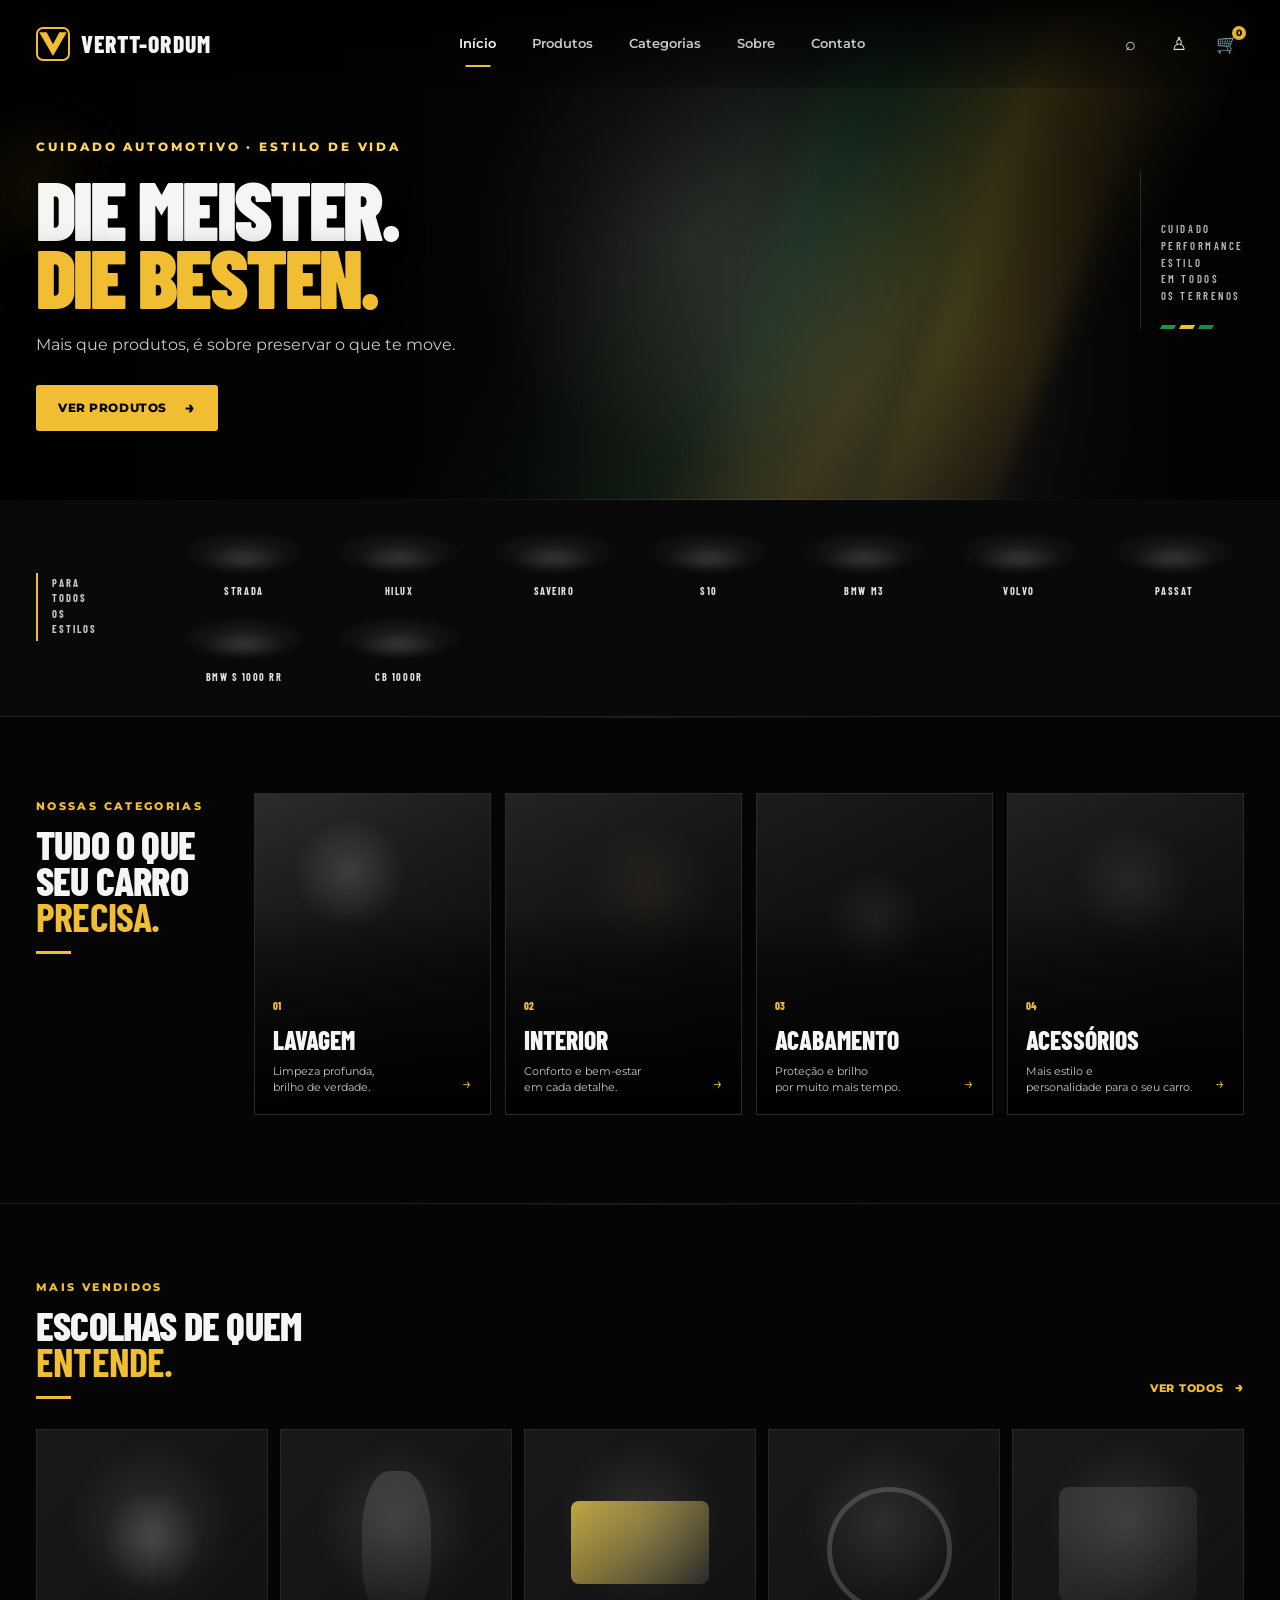
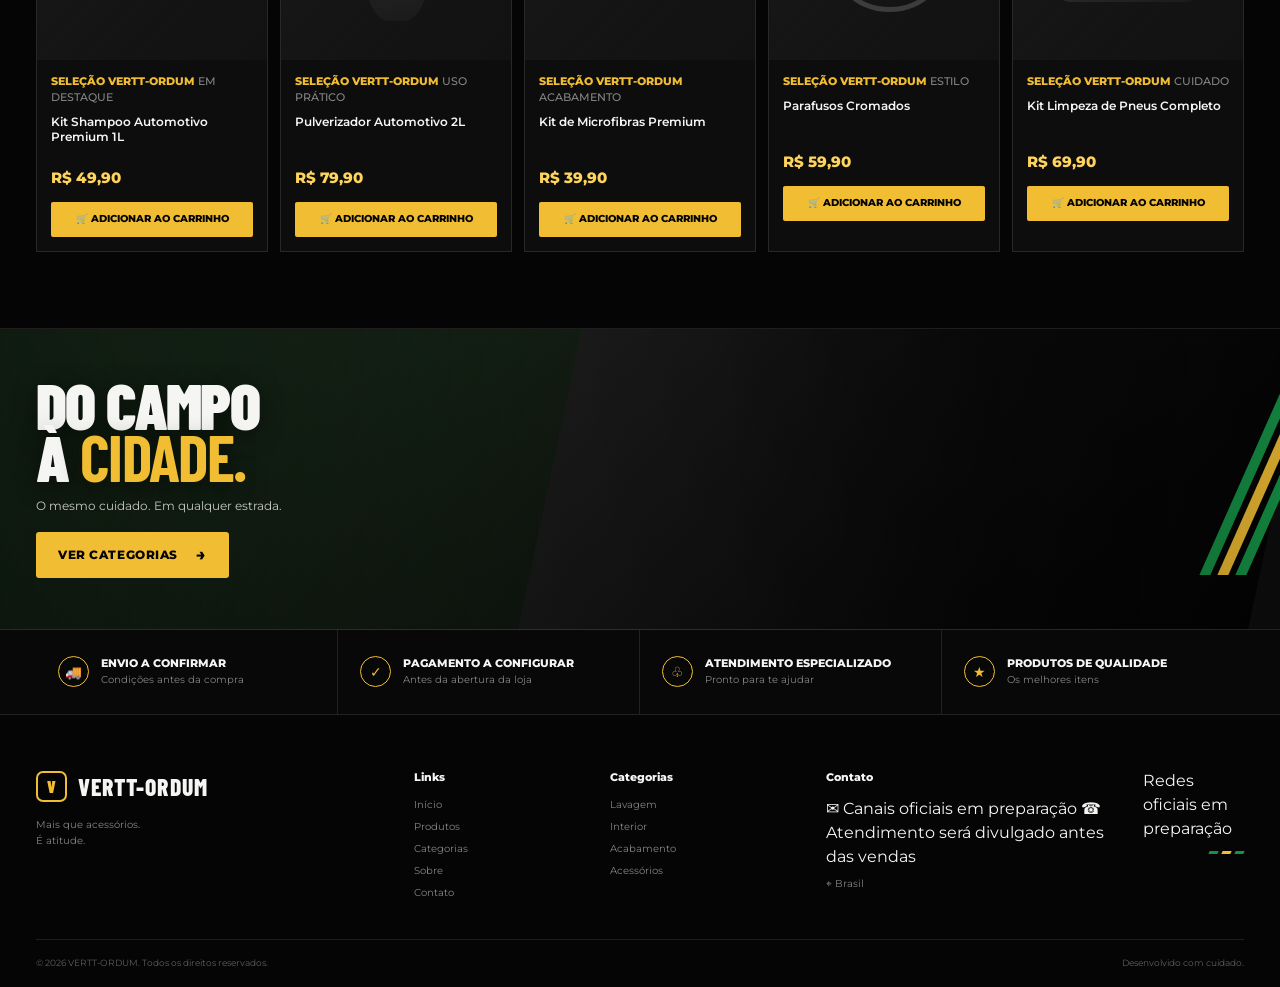
==== commit ae5579e9: "Remover contatos fictícios e avaliações não verificadas" ====
--- a/index.html
+++ b/index.html
@@ -1,7 +1,8 @@
 <!DOCTYPE html>
 <html lang="pt-BR">
 <head>
-    <meta charset="UTF-8">
+    <meta charset="UTF-8">
+    <meta name="referrer" content="strict-origin-when-cross-origin">
     <meta name="viewport" content="width=device-width, initial-scale=1.0">
 
     <title>VERTT-ORDUM | Cuidado Automotivo</title>
@@ -465,7 +466,7 @@
                         <div class="product-details">
 
                             <div class="rating">
-                                ★★★★★
+                                SELEÇÃO VERTT-ORDUM
                                 <span>EM DESTAQUE</span>
                             </div>
 
@@ -498,7 +499,7 @@
                         <div class="product-details">
 
                             <div class="rating">
-                                ★★★★★
+                                SELEÇÃO VERTT-ORDUM
                                 <span>USO PRÁTICO</span>
                             </div>
 
@@ -533,7 +534,7 @@
                         <div class="product-details">
 
                             <div class="rating">
-                                ★★★★★
+                                SELEÇÃO VERTT-ORDUM
                                 <span>ACABAMENTO</span>
                             </div>
 
@@ -568,7 +569,7 @@
                         <div class="product-details">
 
                             <div class="rating">
-                                ★★★★★
+                                SELEÇÃO VERTT-ORDUM
                                 <span>ESTILO</span>
                             </div>
 
@@ -603,7 +604,7 @@
                         <div class="product-details">
 
                             <div class="rating">
-                                ★★★★★
+                                SELEÇÃO VERTT-ORDUM
                                 <span>CUIDADO</span>
                             </div>
 
@@ -845,13 +846,9 @@
                         Contato
                     </h3>
 
-                    <a href="#">
-                        ✉ contato@vertt-ordum.com.br
-                    </a>
-
-                    <a href="#">
-                        ☎ (00) 00000-0000
-                    </a>
+                    <span>✉ Canais oficiais em preparação</span>
+
+                    <span>☎ Atendimento será divulgado antes das vendas</span>
 
                     <a href="#">
                         ⌖ Brasil
@@ -862,17 +859,7 @@
 
                 <div class="footer-social">
 
-                    <a href="#" aria-label="Instagram">
-                        ◎
-                    </a>
-
-                    <a href="#" aria-label="YouTube">
-                        ▶
-                    </a>
-
-                    <a href="#" aria-label="TikTok">
-                        ♪
-                    </a>
+                    <span class="social-pending">Redes oficiais em preparação</span>
 
                     <div class="social-accent">
                         <span></span>
--- a/css/global.css
+++ b/css/global.css
@@ -284,10 +284,9 @@
    HERO
    ========================================================= */
 
-.hero {
-    position: relative;
-
-    min-height: 730px;
+.hero {
+    position: relative;
+    min-height: 500px;
 
     overflow: hidden;
 
@@ -301,12 +300,13 @@
         );
 }
 
-.hero-background {
-    position: absolute;
-
-    inset: 0;
-
-    overflow: hidden;
+.hero-background {
+    position: absolute;
+    inset: 0;
+    overflow: hidden;
+    background-image: url("https://images.unsplash.com/photo-1503376780353-7e6692767b70?auto=format&fit=crop&w=2000&q=85");
+    background-size: cover;
+    background-position: center 58%;
 }
 
 .hero-background::before {
@@ -319,10 +319,10 @@
     background:
         linear-gradient(
             90deg,
-            rgba(0, 0, 0, 0.98) 0%,
-            rgba(0, 0, 0, 0.88) 30%,
-            rgba(0, 0, 0, 0.20) 65%,
-            rgba(0, 0, 0, 0.82) 100%
+            rgba(0, 0, 0, 0.88) 0%,
+            rgba(0, 0, 0, 0.72) 28%,
+            rgba(0, 0, 0, 0.16) 58%,
+            rgba(0, 0, 0, 0.70) 100%
         );
 
     z-index: 3;
@@ -415,12 +415,10 @@
     filter: blur(10px);
 }
 
-.hero-content {
-    position: relative;
-
-    z-index: 5;
-
-    min-height: 730px;
+.hero-content {
+    position: relative;
+    z-index: 5;
+    min-height: 500px;
 
     display: flex;
     align-items: center;
@@ -464,10 +462,9 @@
     color: var(--gold);
 }
 
-.hero-description {
-    max-width: 460px;
-
-    margin-top: 28px;
+.hero-description {
+    max-width: 420px;
+    margin-top: 22px;
 
     color: var(--white-soft);
 
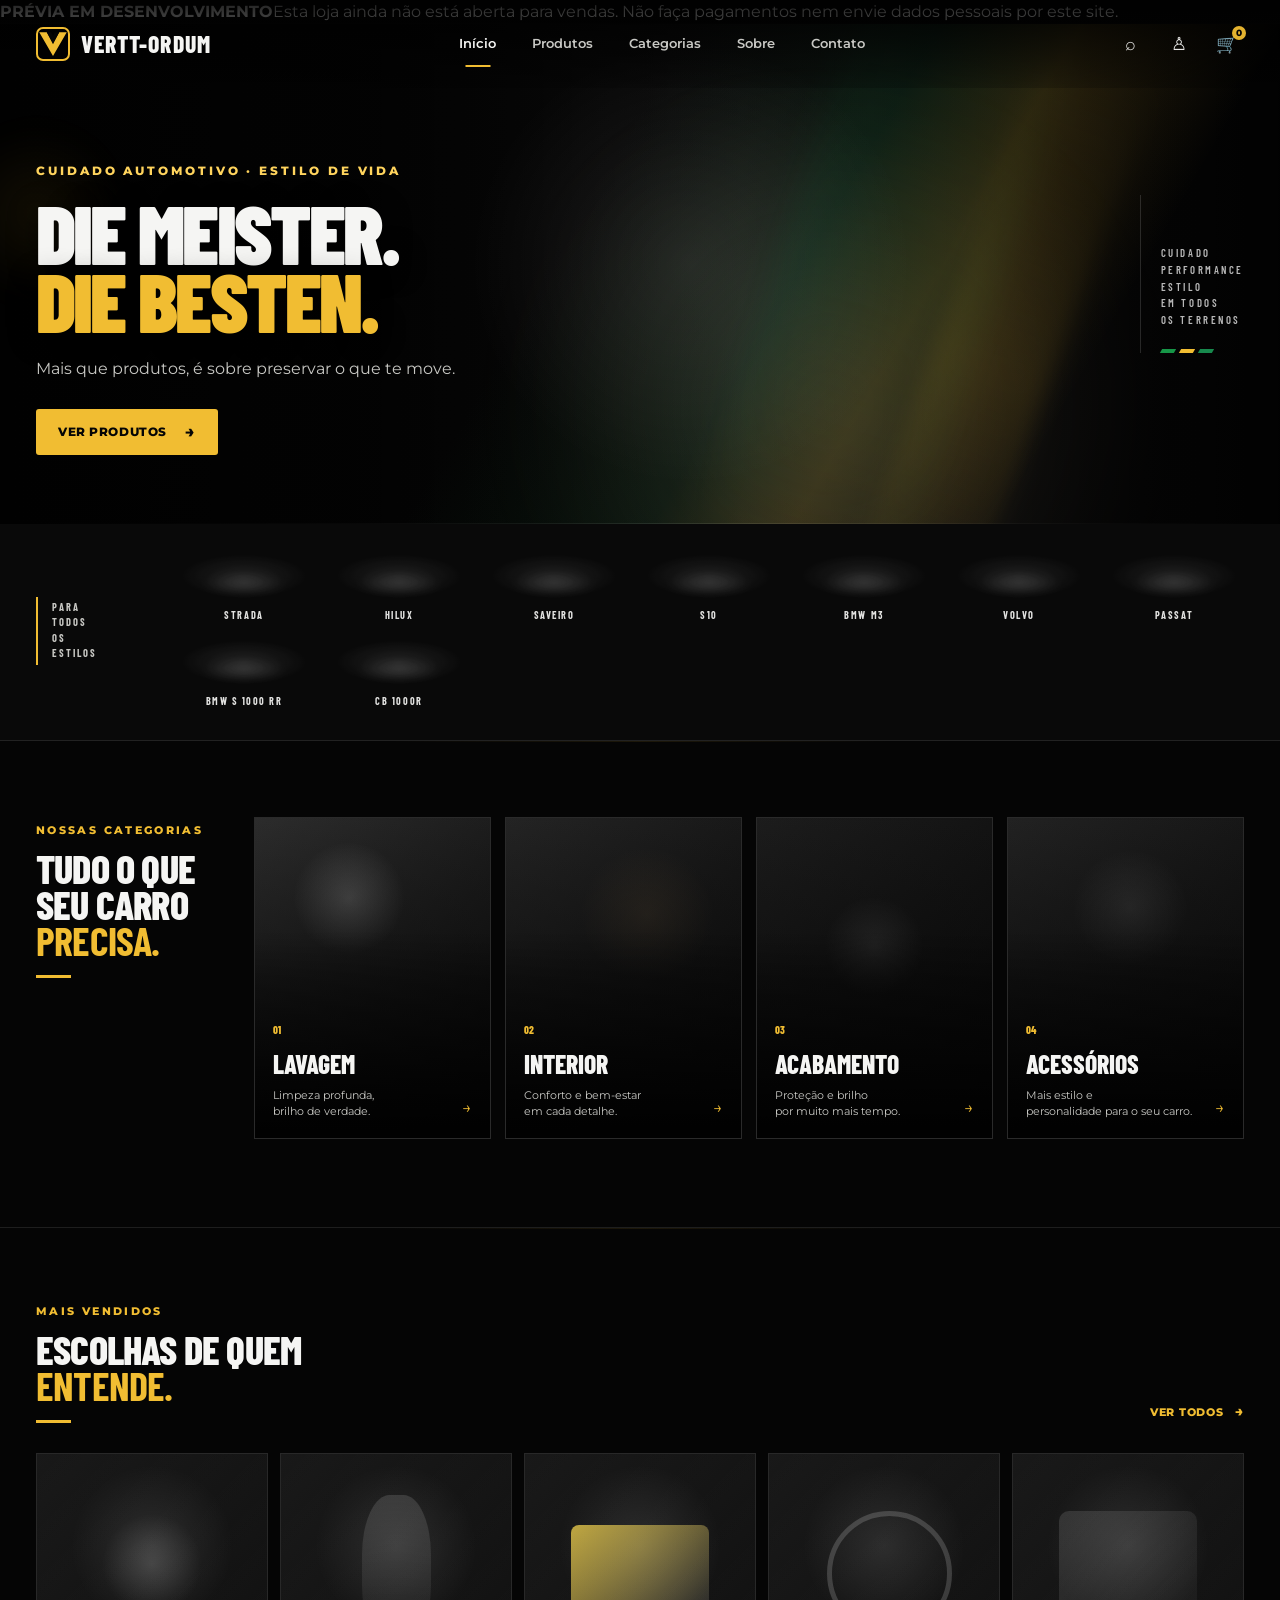
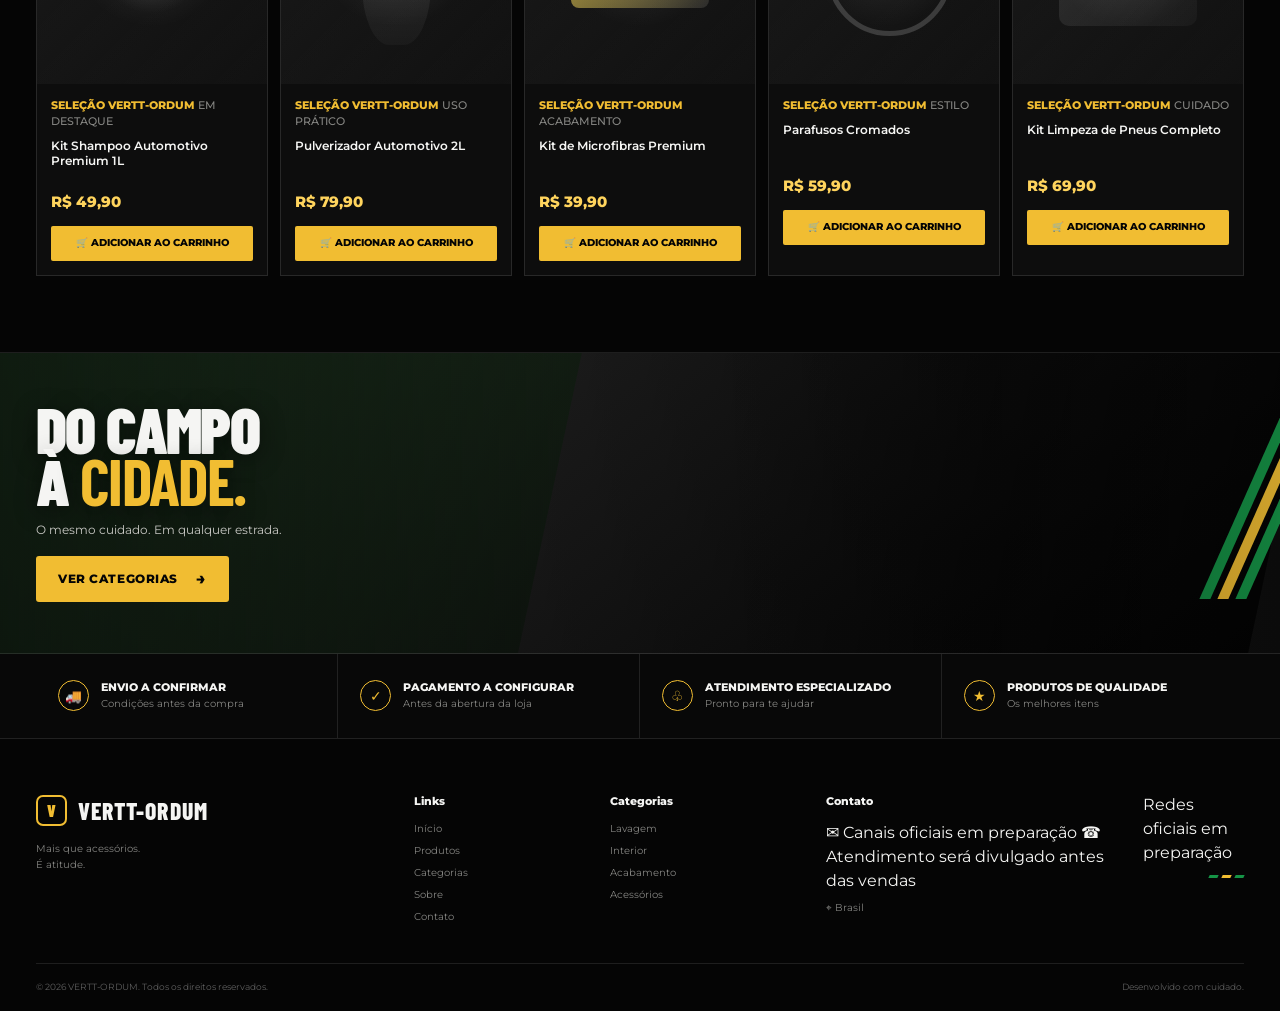
==== commit cea00d15: "Identificar claramente a prévia e impedir indexação antes do lançamento" ====
--- a/index.html
+++ b/index.html
@@ -2,6 +2,7 @@
 <html lang="pt-BR">
 <head>
     <meta charset="UTF-8">
+<meta name="robots" content="noindex, nofollow">
     <meta name="referrer" content="strict-origin-when-cross-origin">
     <meta name="viewport" content="width=device-width, initial-scale=1.0">
 
@@ -27,7 +28,8 @@
     <link rel="stylesheet" href="css/responsive.css">
 </head>
 
-<body>
+<body>
+<div class="prototype-notice" role="status"><strong>PRÉVIA EM DESENVOLVIMENTO</strong><span>Esta loja ainda não está aberta para vendas. Não faça pagamentos nem envie dados pessoais por este site.</span></div>
 
     <!-- =====================================================
          HEADER
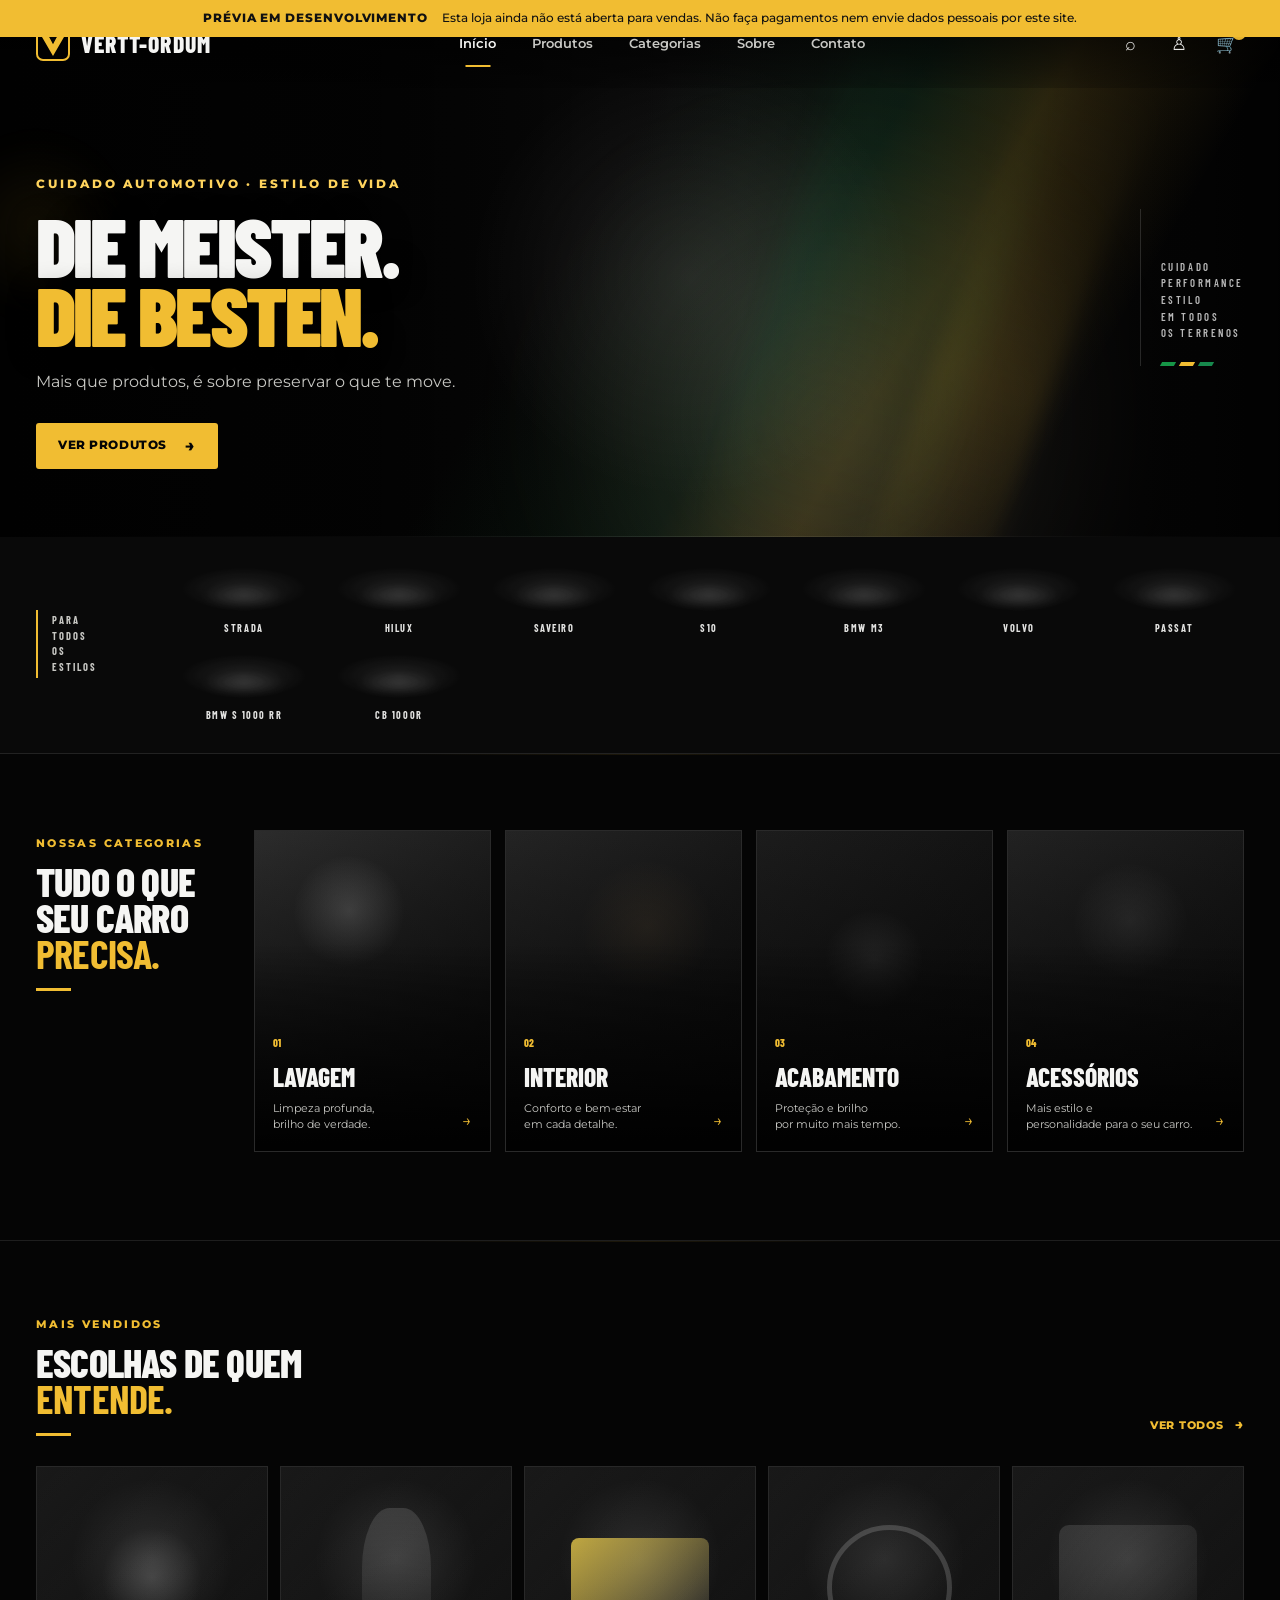
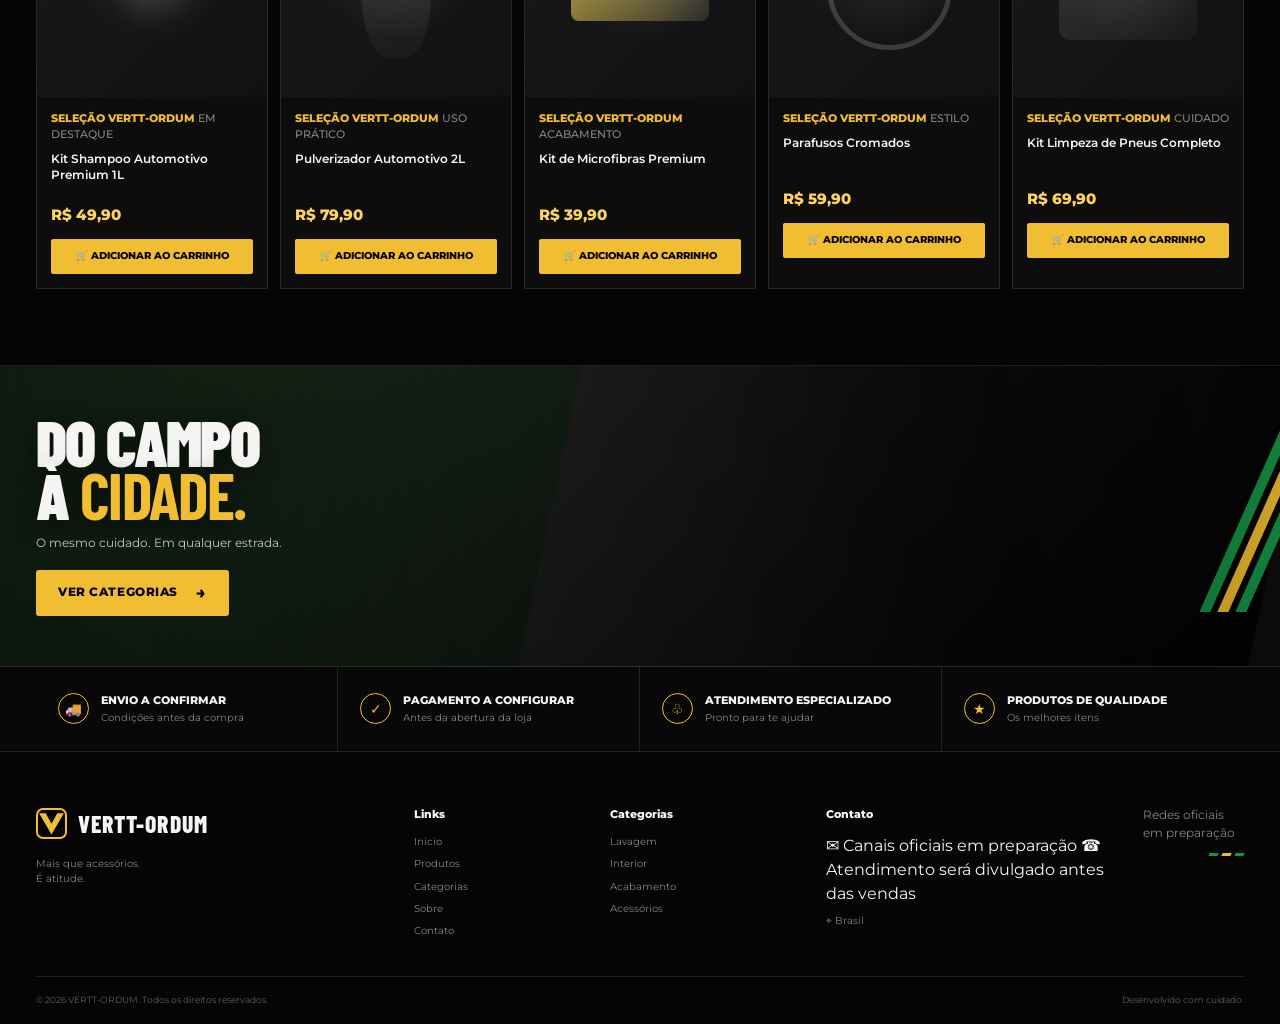
==== commit 9538f5e0: "Padronizar símbolo da marca VERTT-ORDUM" ====
--- a/index.html
+++ b/index.html
@@ -770,9 +770,7 @@
 
                     <a href="index.html" class="brand">
 
-                        <span class="brand-mark">
-                            V
-                        </span>
+                        <span class="brand-mark" aria-hidden="true"><svg viewBox="0 0 48 42" focusable="false"><path d="M2 2h12l10 17L34 2h12L24 40 2 2Z" fill="currentColor"/><path d="M14 2h7l3 6 3-6h7L24 21 14 2Z" fill="#050505"/></svg></span>
 
                         <span class="brand-text">
                             VERTT-ORDUM
--- a/css/global.css
+++ b/css/global.css
@@ -1,3 +1,35 @@
+/* Aviso de pré-lançamento: não representa uma loja aberta para vendas. */
+.prototype-notice {
+    position: relative;
+    z-index: 1001;
+    display: flex;
+    justify-content: center;
+    align-items: center;
+    flex-wrap: wrap;
+    gap: 6px 14px;
+    padding: 10px 18px;
+    background: #f1bd32;
+    color: #111;
+    text-align: center;
+    font: 600 .72rem/1.5 "Montserrat", sans-serif;
+}
+.prototype-notice strong {
+    font-weight: 800;
+    letter-spacing: .08em;
+}
+.prototype-notice span {
+    font-weight: 500;
+}
+.social-pending {
+    color: var(--white-muted);
+    font-size: .72rem;
+    line-height: 1.6;
+    max-width: 180px;
+}
+@media (max-width: 560px) {
+    .prototype-notice { font-size: .65rem; padding: 9px 12px; }
+}
+
 /* =========================================================
    VERTT-ORDUM
    GLOBAL STYLES
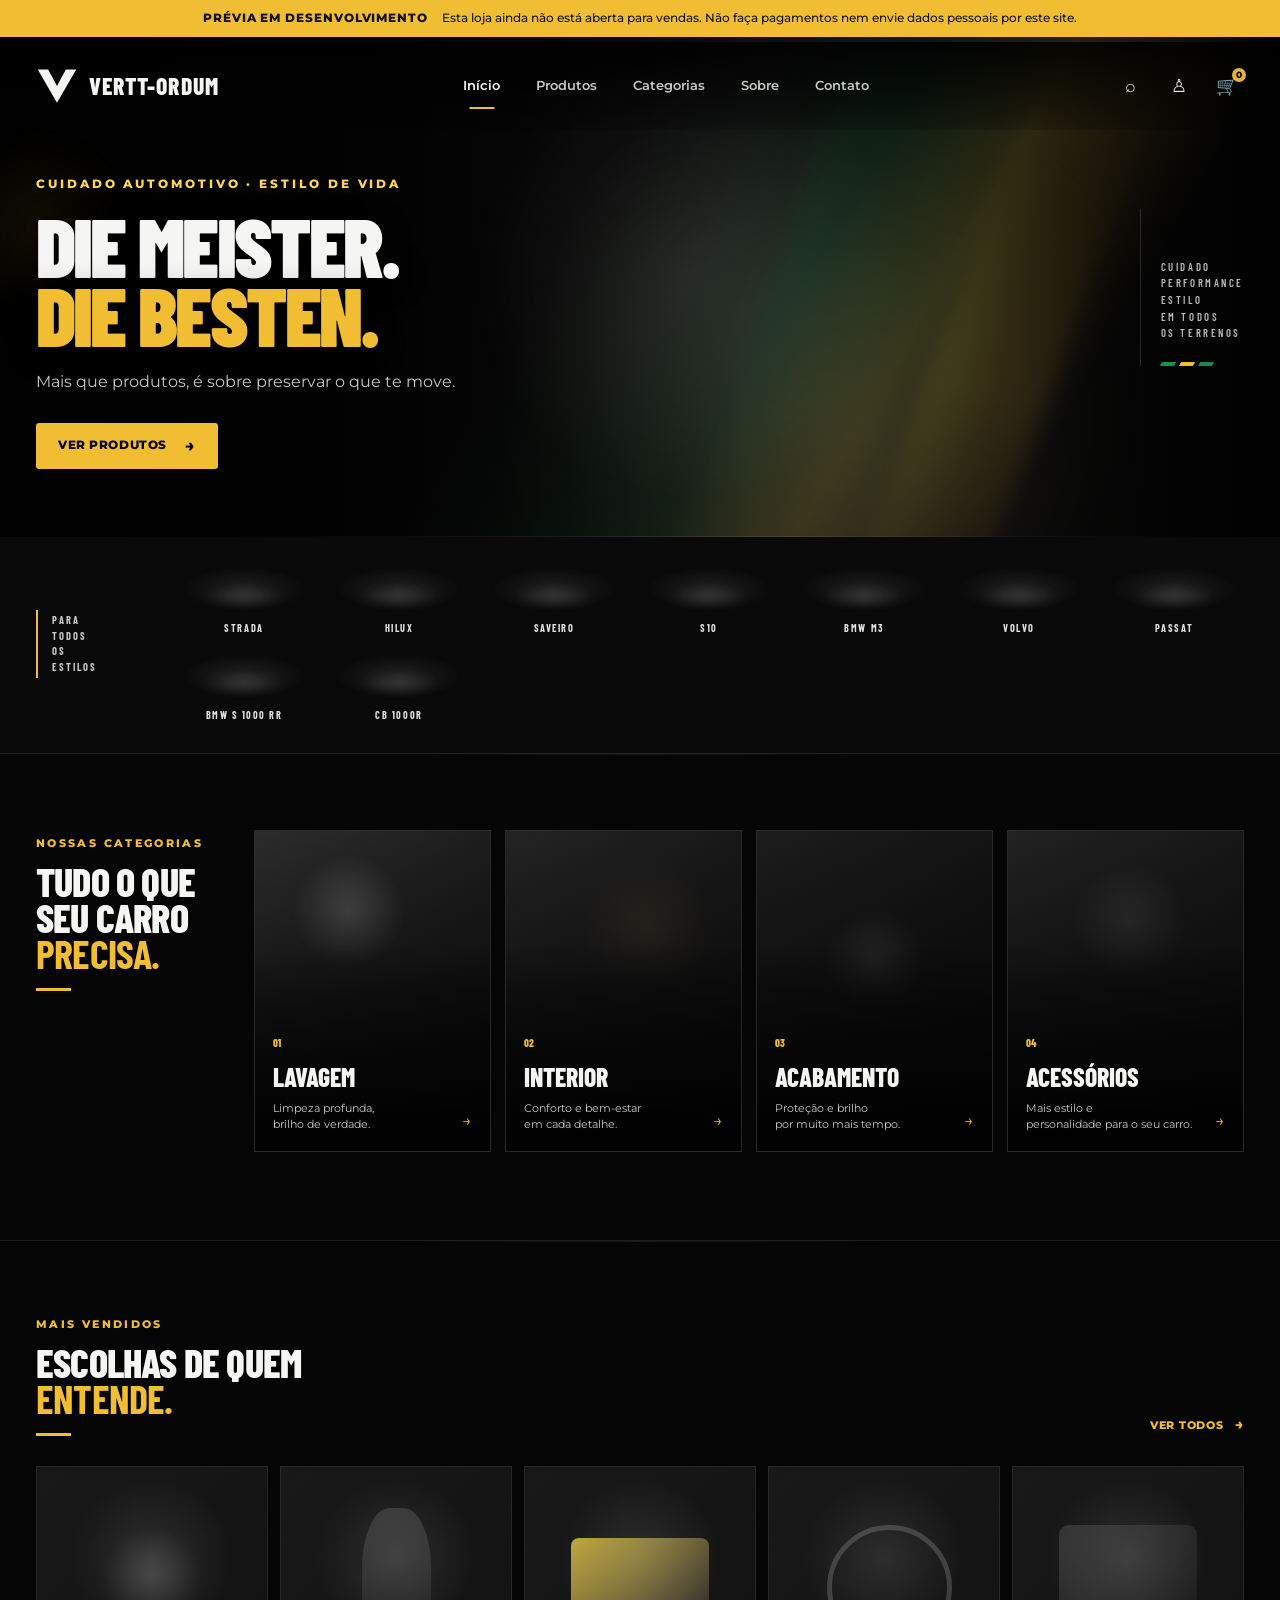
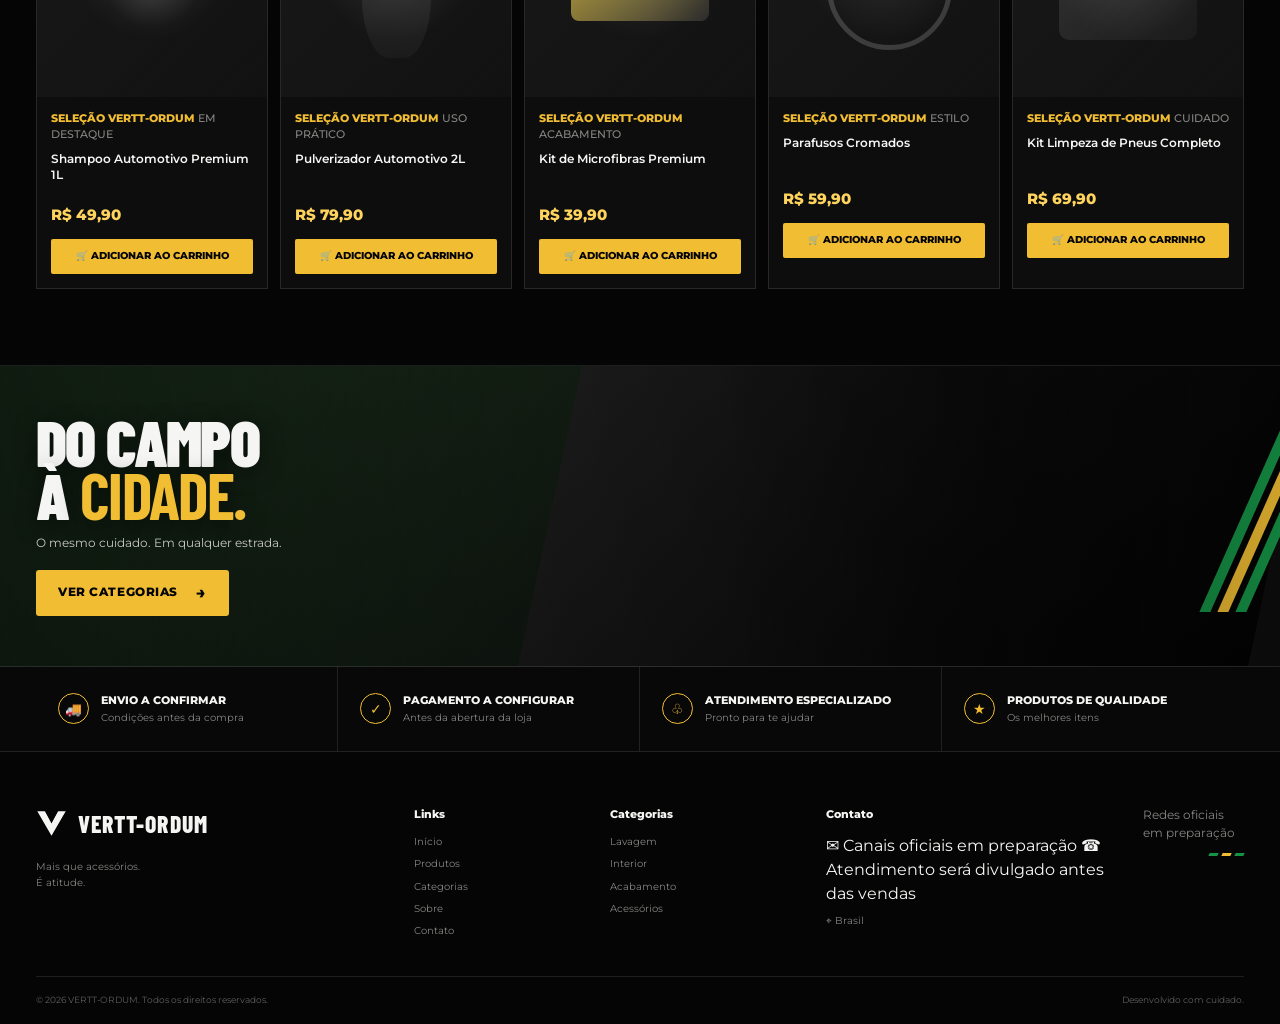
==== commit 5d20aba0: "Fixar identificadores e consistência dos produtos" ====
--- a/index.html
+++ b/index.html
@@ -461,7 +461,7 @@
 
                     <!-- PRODUTO 1 -->
 
-                    <article class="product-card">
+                    <article class="product-card" data-product-id="produto-1">
 
                         <a class="product-open" href="produtos/shampoo-automotivo.html" aria-label="Ver detalhes do Shampoo Automotivo Premium"><div class="product-image product-1"></div></a>
 
@@ -472,7 +472,7 @@
                                 <span>EM DESTAQUE</span>
                             </div>
 
-                            <h3><a class="product-title-link" href="produtos/shampoo-automotivo.html">Kit Shampoo Automotivo Premium 1L</a></h3>
+                            <h3><a class="product-title-link" href="produtos/shampoo-automotivo.html">Shampoo Automotivo Premium 1L</a></h3>
 
                             <p class="price">
                                 R$ 49,90
@@ -493,7 +493,7 @@
 
                     <!-- PRODUTO 2 -->
 
-                    <article class="product-card">
+                    <article class="product-card" data-product-id="produto-2">
 
                         <div class="product-image product-2">
                         </div>
@@ -528,7 +528,7 @@
 
                     <!-- PRODUTO 3 -->
 
-                    <article class="product-card">
+                    <article class="product-card" data-product-id="produto-3">
 
                         <div class="product-image product-3">
                         </div>
@@ -563,7 +563,7 @@
 
                     <!-- PRODUTO 4 -->
 
-                    <article class="product-card">
+                    <article class="product-card" data-product-id="produto-4">
 
                         <div class="product-image product-4">
                         </div>
@@ -598,7 +598,7 @@
 
                     <!-- PRODUTO 5 -->
 
-                    <article class="product-card">
+                    <article class="product-card" data-product-id="produto-5">
 
                         <div class="product-image product-5">
                         </div>
--- a/css/global.css
+++ b/css/global.css
@@ -123,10 +123,10 @@
    HEADER
    ========================================================= */
 
-.site-header {
-    position: absolute;
-
-    top: 0;
+.site-header {
+    position: absolute;
+
+    top: 42px;
     left: 0;
     right: 0;
 
@@ -164,25 +164,18 @@
     flex-shrink: 0;
 }
 
-.brand-mark {
-    width: 34px;
-    height: 34px;
-
-    display: grid;
-    place-items: center;
-
-    border: 2px solid var(--gold);
-
-    border-radius: 7px;
-
-    color: var(--gold);
-
-    font-family: "Barlow Condensed", sans-serif;
-
-    font-size: 1.05rem;
-    font-weight: 900;
-
-    line-height: 1;
+.brand-mark {
+    width: 42px;
+    height: 38px;
+    display: grid;
+    place-items: center;
+    flex: 0 0 auto;
+    color: var(--white);
+}
+.brand-mark svg {
+    display: block;
+    width: 100%;
+    height: 100%;
 }
 
 .brand-text {
--- a/css/responsive.css
+++ b/css/responsive.css
@@ -273,7 +273,12 @@
    CELULARES
    ========================================================= */
 
-@media (max-width: 560px) {
+@media (max-width: 560px) {
+
+    .site-header {
+        top: 56px;
+    }
+
 
     .container {
         width: calc(100% - 28px);
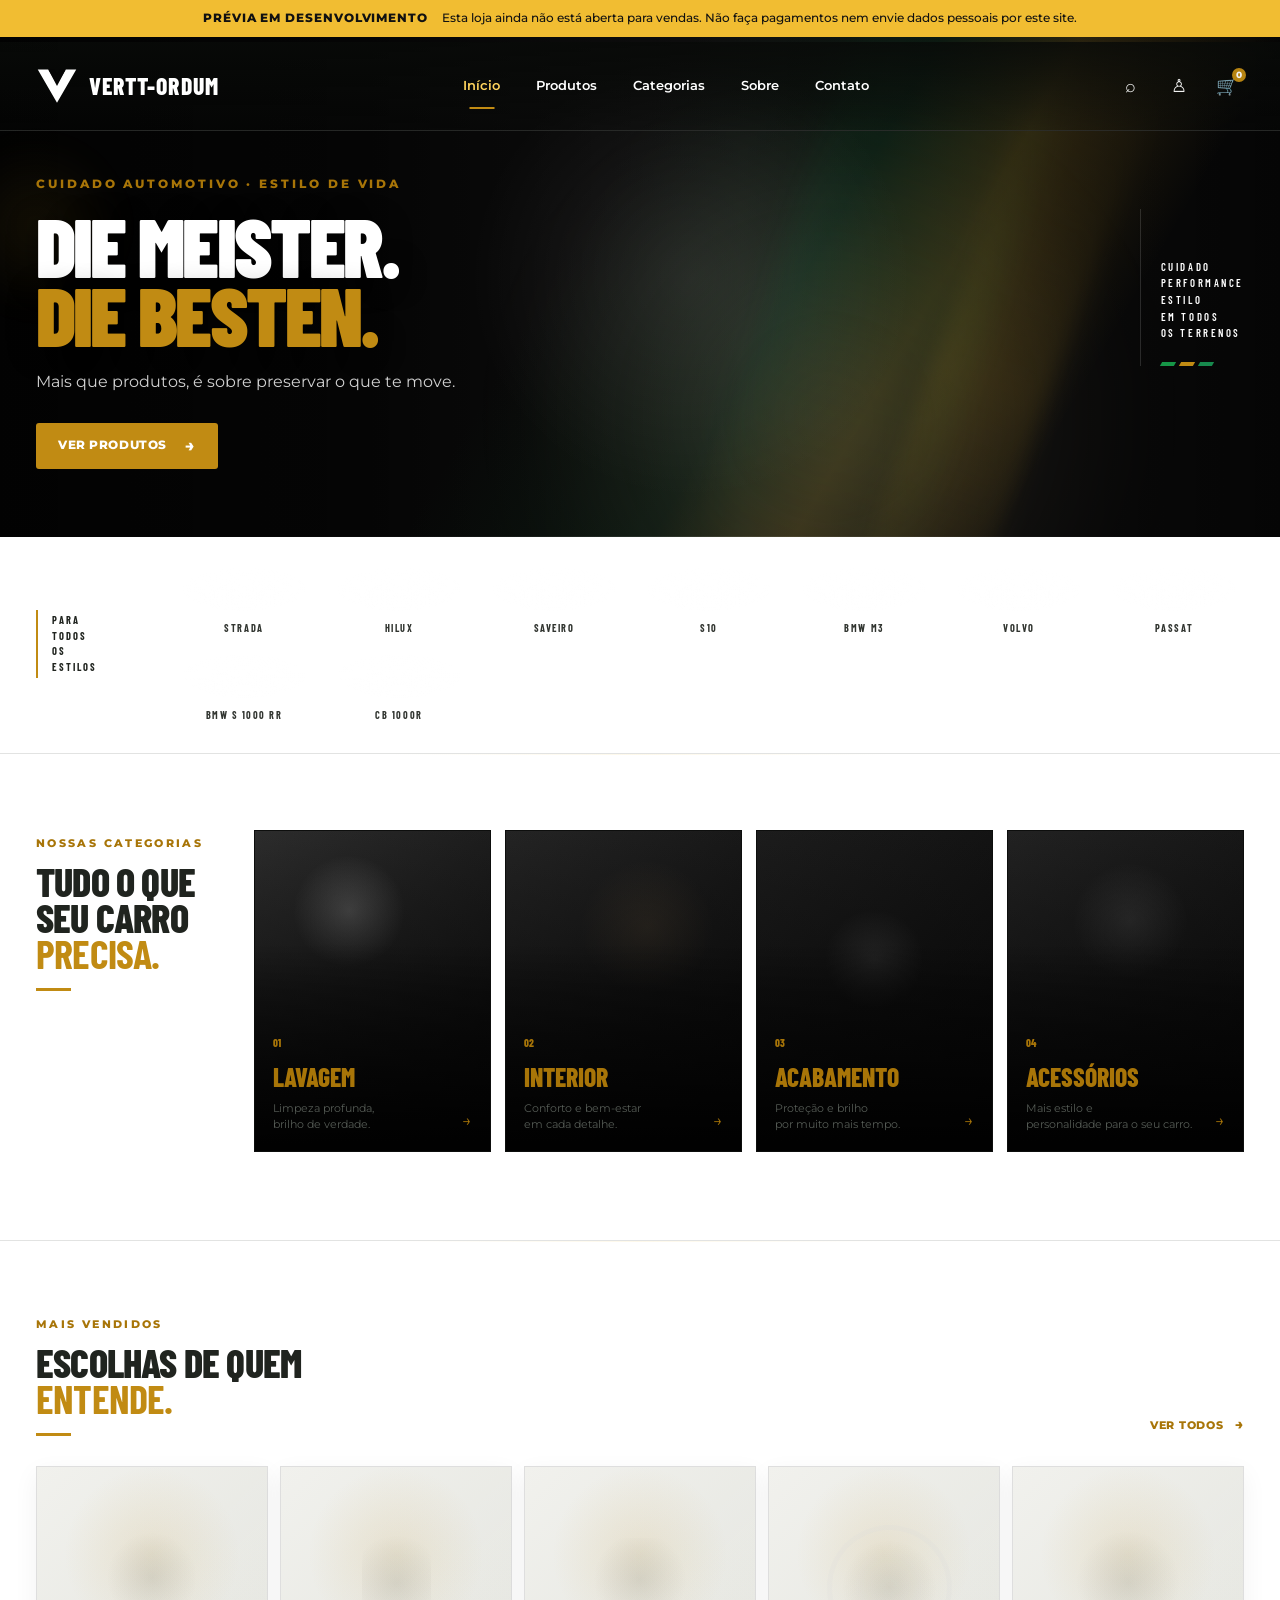
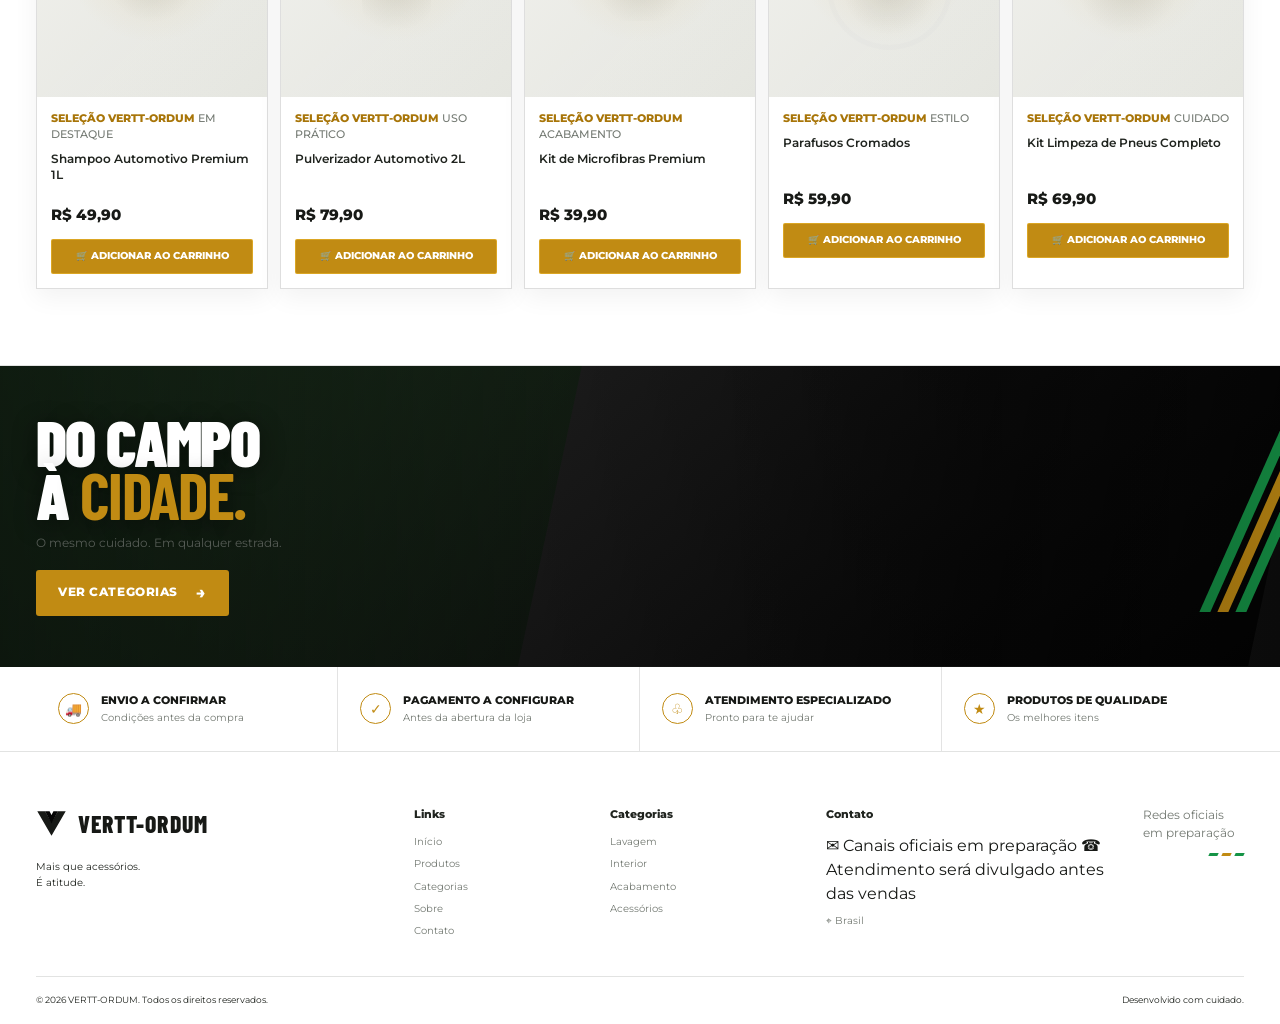
==== commit 79463f69: "Ativar tema claro de teste" ====
--- a/index.html
+++ b/index.html
@@ -26,6 +26,7 @@
     <link rel="stylesheet" href="css/global.css">
     <link rel="stylesheet" href="css/components.css">
     <link rel="stylesheet" href="css/responsive.css">
+    <link rel="stylesheet" href="css/theme-light.css">
 </head>
 
 <body>
@@ -83,7 +84,7 @@
                 <button
                     type="button"
                     class="header-icon"
-                    aria-label="Pesquisar"
+                    aria-label="Pesquisar" data-search-open data-search-url="produtos/index.html"
                 >
                     <span>⌕</span>
                 </button>
--- a/css/theme-light.css
+++ b/css/theme-light.css
@@ -0,0 +1,239 @@
+/* VERTT-ORDUM — teste de identidade clara
+   Aplicado apenas à branch de desenvolvimento para avaliação visual. */
+:root {
+    --black: #f5f5f2;
+    --black-soft: #ffffff;
+    --black-card: #ffffff;
+    --white: #171916;
+    --white-soft: #555b55;
+    --white-muted: #747a73;
+    --gold: #c18b13;
+    --gold-light: #a87508;
+    --green: #176b3b;
+    --border: rgba(23, 25, 22, .12);
+    --border-strong: rgba(23, 25, 22, .22);
+}
+body,
+body.detail-wrap {
+    background: #f5f5f2 !important;
+    color: #171916 !important;
+}
+.site-header {
+    background: rgba(255,255,255,.96) !important;
+    border-bottom: 1px solid rgba(23,25,22,.10);
+}
+.site-header .brand-mark,
+.site-header .brand-text,
+.site-header .main-nav a,
+.site-header .header-icon {
+    color: #171916 !important;
+}
+.site-header .main-nav a:hover,
+.site-header .main-nav a.active,
+.site-header .header-icon:hover {
+    color: #a87508 !important;
+}
+.site-header .cart-icon small {
+    background: #c18b13 !important;
+    color: #fff !important;
+}
+body:has(.hero) .site-header {
+    background: linear-gradient(180deg, rgba(8,10,8,.82), rgba(8,10,8,.20)) !important;
+    border-bottom-color: rgba(255,255,255,.12);
+}
+body:has(.hero) .site-header .brand-mark,
+body:has(.hero) .site-header .brand-text,
+body:has(.hero) .site-header .main-nav a,
+body:has(.hero) .site-header .header-icon {
+    color: #fff !important;
+}
+body:has(.hero) .site-header .main-nav a:hover,
+body:has(.hero) .site-header .main-nav a.active {
+    color: #ffd45d !important;
+}
+.hero {
+    background: #111 !important;
+}
+.hero h1,
+.hero-side-copy p {
+    color: #fff;
+}
+.hero-description {
+    color: rgba(255,255,255,.82) !important;
+}
+.vehicle-strip,
+.categories-section,
+.products-section,
+.benefits-section,
+.site-footer,
+.footer-main,
+.footer-bottom {
+    background: #fff !important;
+    color: #171916 !important;
+}
+.vehicle-strip,
+.categories-section,
+.products-section,
+.benefits-section,
+.site-footer,
+.footer-main,
+.footer-bottom {
+    border-color: rgba(23,25,22,.12) !important;
+}
+.vehicle-intro p,
+.vehicle-card > span,
+.categories-intro h2,
+.products-heading h2,
+.product-details h3,
+.benefit-card h3,
+.site-footer h3,
+.site-footer p,
+.footer-bottom,
+.footer-links a {
+    color: #20241f !important;
+}
+.section-label,
+.see-all,
+.category-number,
+.category-content h3,
+.category-arrow,
+.rating {
+    color: #a87508 !important;
+}
+.category-card {
+    border-color: rgba(23,25,22,.16) !important;
+    /* Mantém as imagens de categoria escuras como contraste visual. */
+}
+.product-card {
+    background: #fff !important;
+    border-color: rgba(23,25,22,.14) !important;
+    box-shadow: 0 8px 24px rgba(20,24,18,.055);
+}
+.product-image {
+    background:
+        radial-gradient(circle at 50% 38%, rgba(193,139,19,.12), transparent 48%),
+        linear-gradient(135deg,#f1f1ed,#e4e5df) !important;
+}
+.product-1::after,
+.product-2::after,
+.product-3::after,
+.product-4::after,
+.product-5::after {
+    background: radial-gradient(circle,rgba(23,25,22,.09),transparent 58%) !important;
+}
+.product-visual-label {
+    color: rgba(23,25,22,.68) !important;
+}
+.product-details .price {
+    color: #171916 !important;
+}
+.add-cart,
+.button-primary {
+    background: #c18b13 !important;
+    color: #fff !important;
+}
+.add-cart:hover,
+.button-primary:hover {
+    background: #a87508 !important;
+}
+.field-city-banner {
+    /* Faixa de campanha mantida escura para criar ritmo entre áreas claras. */
+    color: #fff;
+}
+.catalog-hero,
+.simple-hero {
+    background:
+        radial-gradient(ellipse at 80% 0%,rgba(193,139,19,.13),transparent 45%),
+        linear-gradient(120deg,#fff,#eceee8) !important;
+    color: #171916 !important;
+}
+.catalog-hero h1,
+.simple-hero h1,
+.contact-panel h2,
+.about-content h2 {
+    color: #171916 !important;
+}
+.catalog-hero p,
+.simple-hero p,
+.about-content p,
+.contact-panel p {
+    color: #555b55 !important;
+}
+.catalog-search,
+.catalog-count,
+.catalog-filter a,
+.crumb,
+.crumb a {
+    color: #555b55 !important;
+}
+.catalog-search input {
+    background: #fff !important;
+    color: #171916 !important;
+    border-color: rgba(23,25,22,.22) !important;
+}
+.catalog-filter a {
+    border-color: rgba(23,25,22,.20) !important;
+}
+.catalog-filter a:hover,
+.catalog-filter a.active {
+    color: #a87508 !important;
+    border-color: #c18b13 !important;
+}
+.catalog-empty {
+    color: #555b55 !important;
+    border-color: rgba(23,25,22,.16) !important;
+}
+.detail-visual,
+.story-art {
+    background:
+        radial-gradient(ellipse at 50% 48%,rgba(193,139,19,.14),transparent 48%),
+        linear-gradient(140deg,#fff,#e8eae4) !important;
+    border-color: rgba(23,25,22,.14) !important;
+}
+.detail-copy h1,
+.story-copy h2,
+.story-cta h2 {
+    color: #171916 !important;
+}
+.detail-copy p,
+.story-copy p,
+.story-cta p {
+    color: #555b55 !important;
+}
+.detail-price {
+    color: #a87508 !important;
+}
+.price-note,
+.detail-notes,
+.visual-caption {
+    color: #747a73 !important;
+}
+.outline-action {
+    color: #171916 !important;
+    border-color: rgba(23,25,22,.25) !important;
+}
+.story,
+.story:nth-of-type(even),
+.story-cta {
+    background: #fff !important;
+    border-color: rgba(23,25,22,.12) !important;
+}
+.story-art .car-shine {
+    box-shadow: 0 20px 32px rgba(0,0,0,.18) !important;
+}
+.about-note,
+.contact-panel {
+    background: #fff !important;
+    border-color: rgba(23,25,22,.14) !important;
+    color: #555b55 !important;
+    box-shadow: 0 8px 24px rgba(20,24,18,.045);
+}
+.contact-status {
+    background: rgba(193,139,19,.08) !important;
+    color: #555b55 !important;
+}
+@media (max-width: 800px) {
+    body:has(.hero) .site-header {
+        background: rgba(8,10,8,.94) !important;
+    }
+}
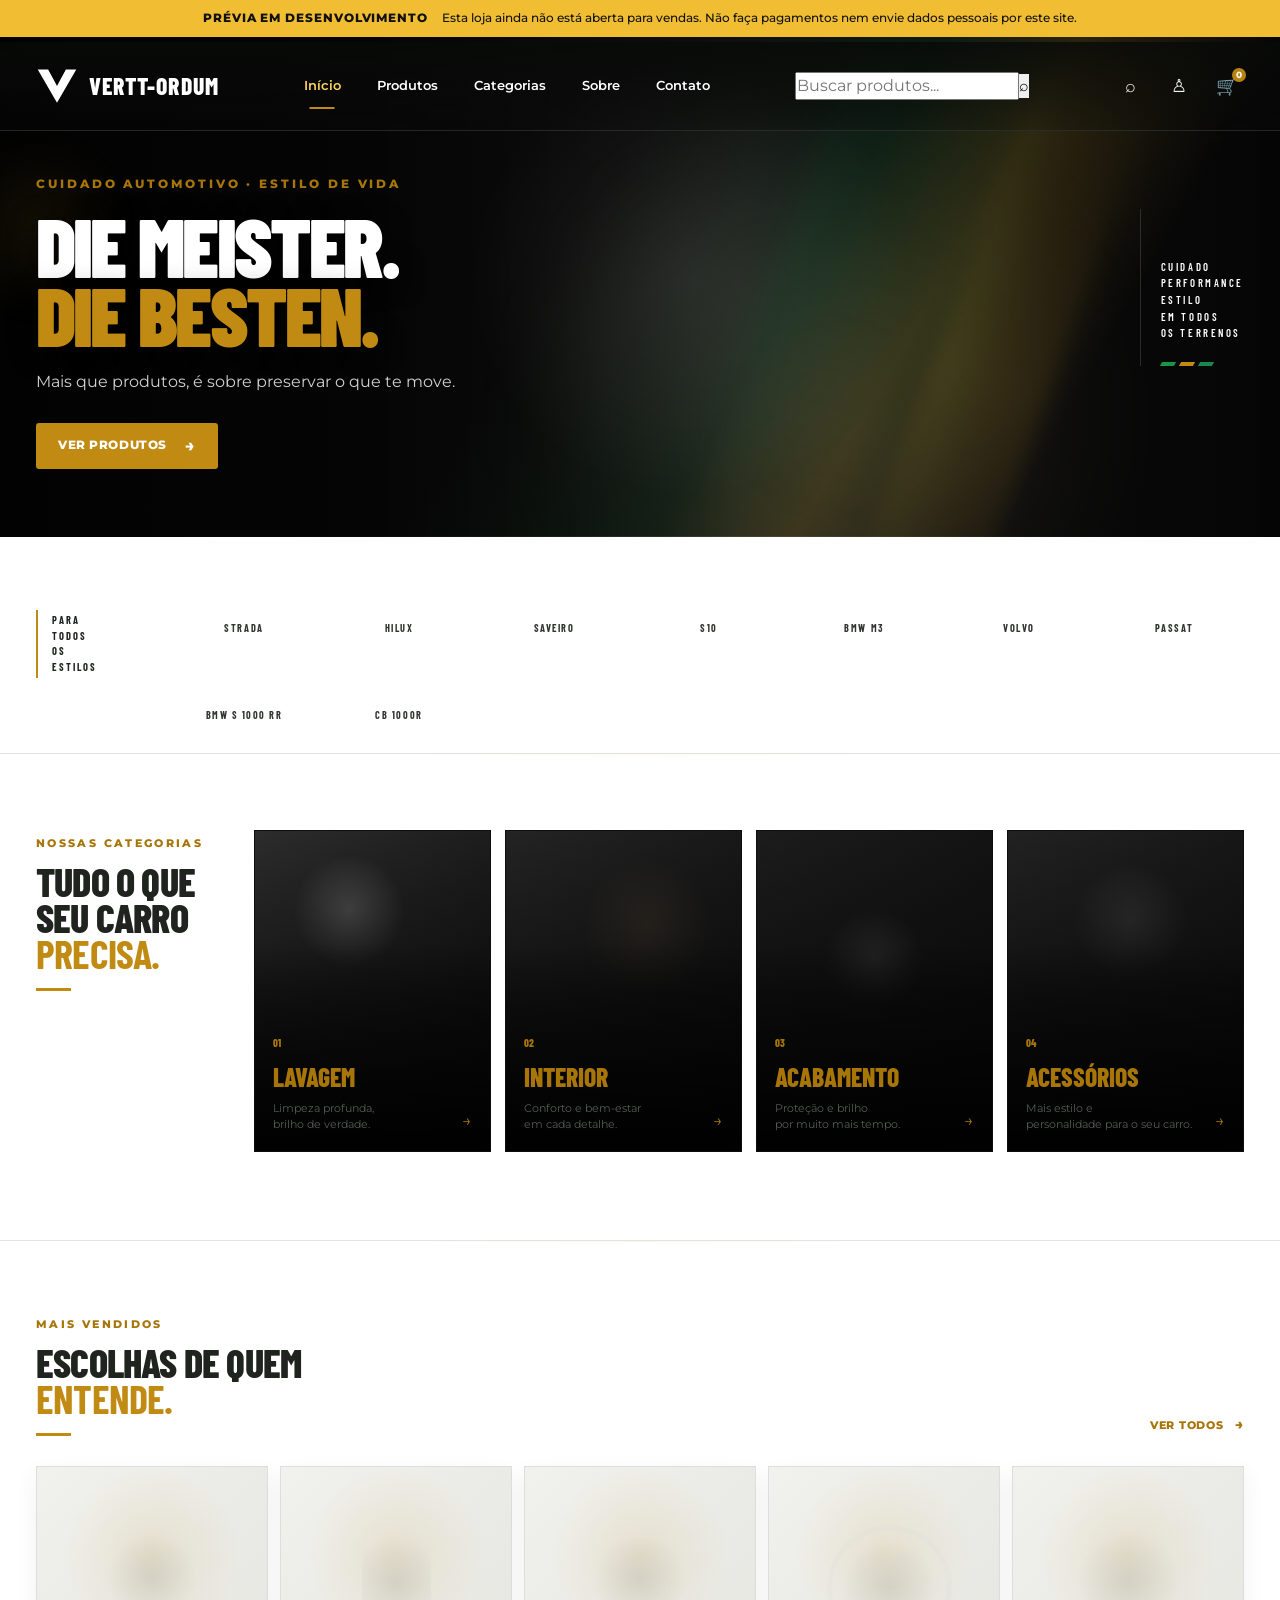
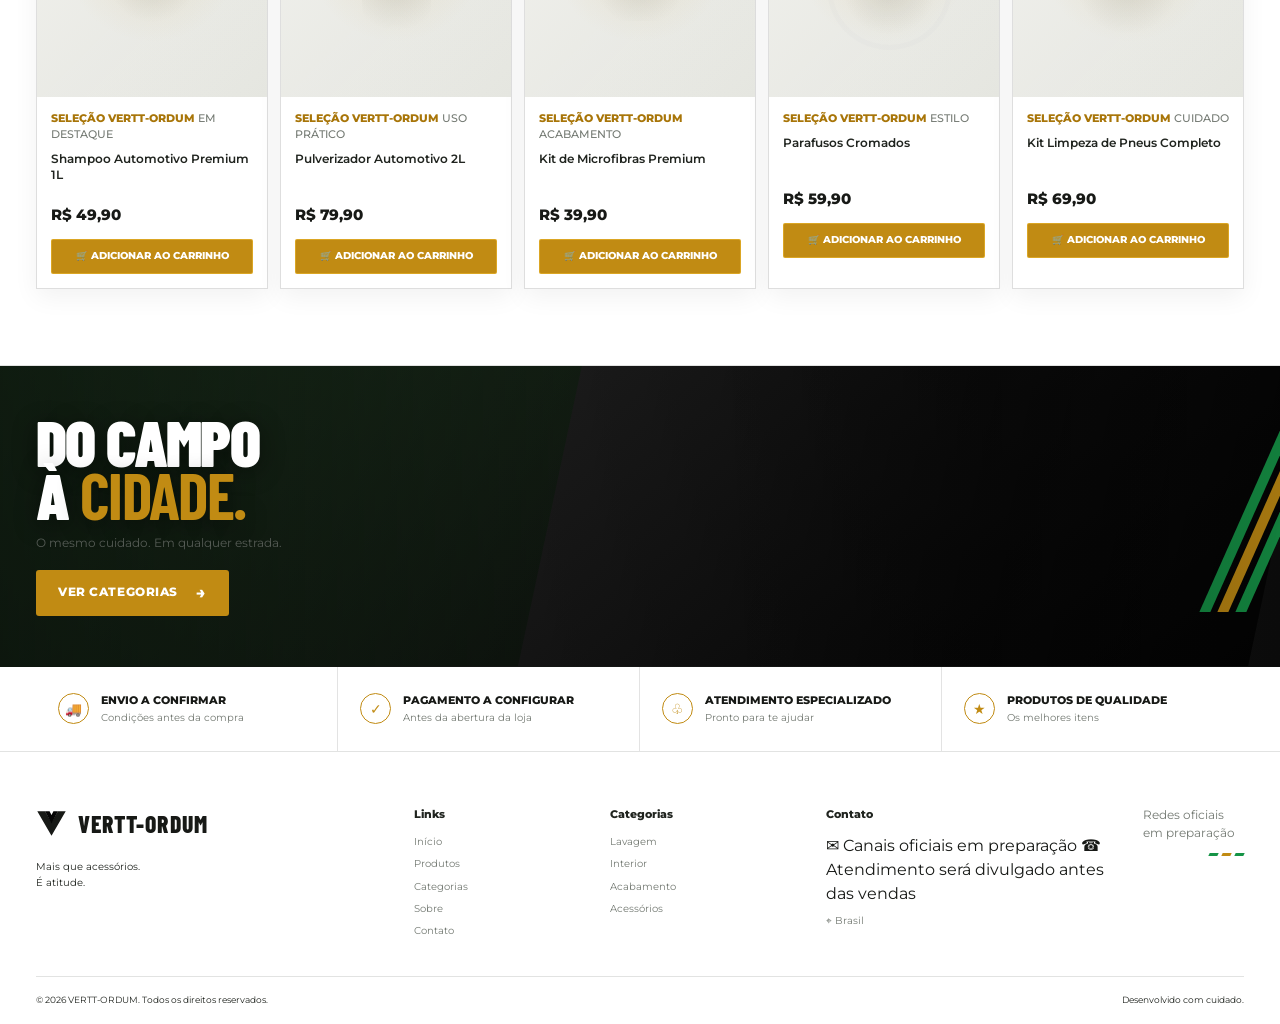
==== commit 86b97edd: "Melhora busca e carrinho no cabeçalho" ====
--- a/index.html
+++ b/index.html
@@ -79,7 +79,8 @@
             </nav>
 
 
-            <div class="header-actions">
+            <form class="header-search" action="produtos/index.html" method="get" role="search"><input type="search" name="busca" placeholder="Buscar produtos..." aria-label="Buscar produtos" autocomplete="off"><button type="submit" aria-label="Pesquisar">⌕</button></form>
+<div class="header-actions">
 
                 <button
                     type="button"
